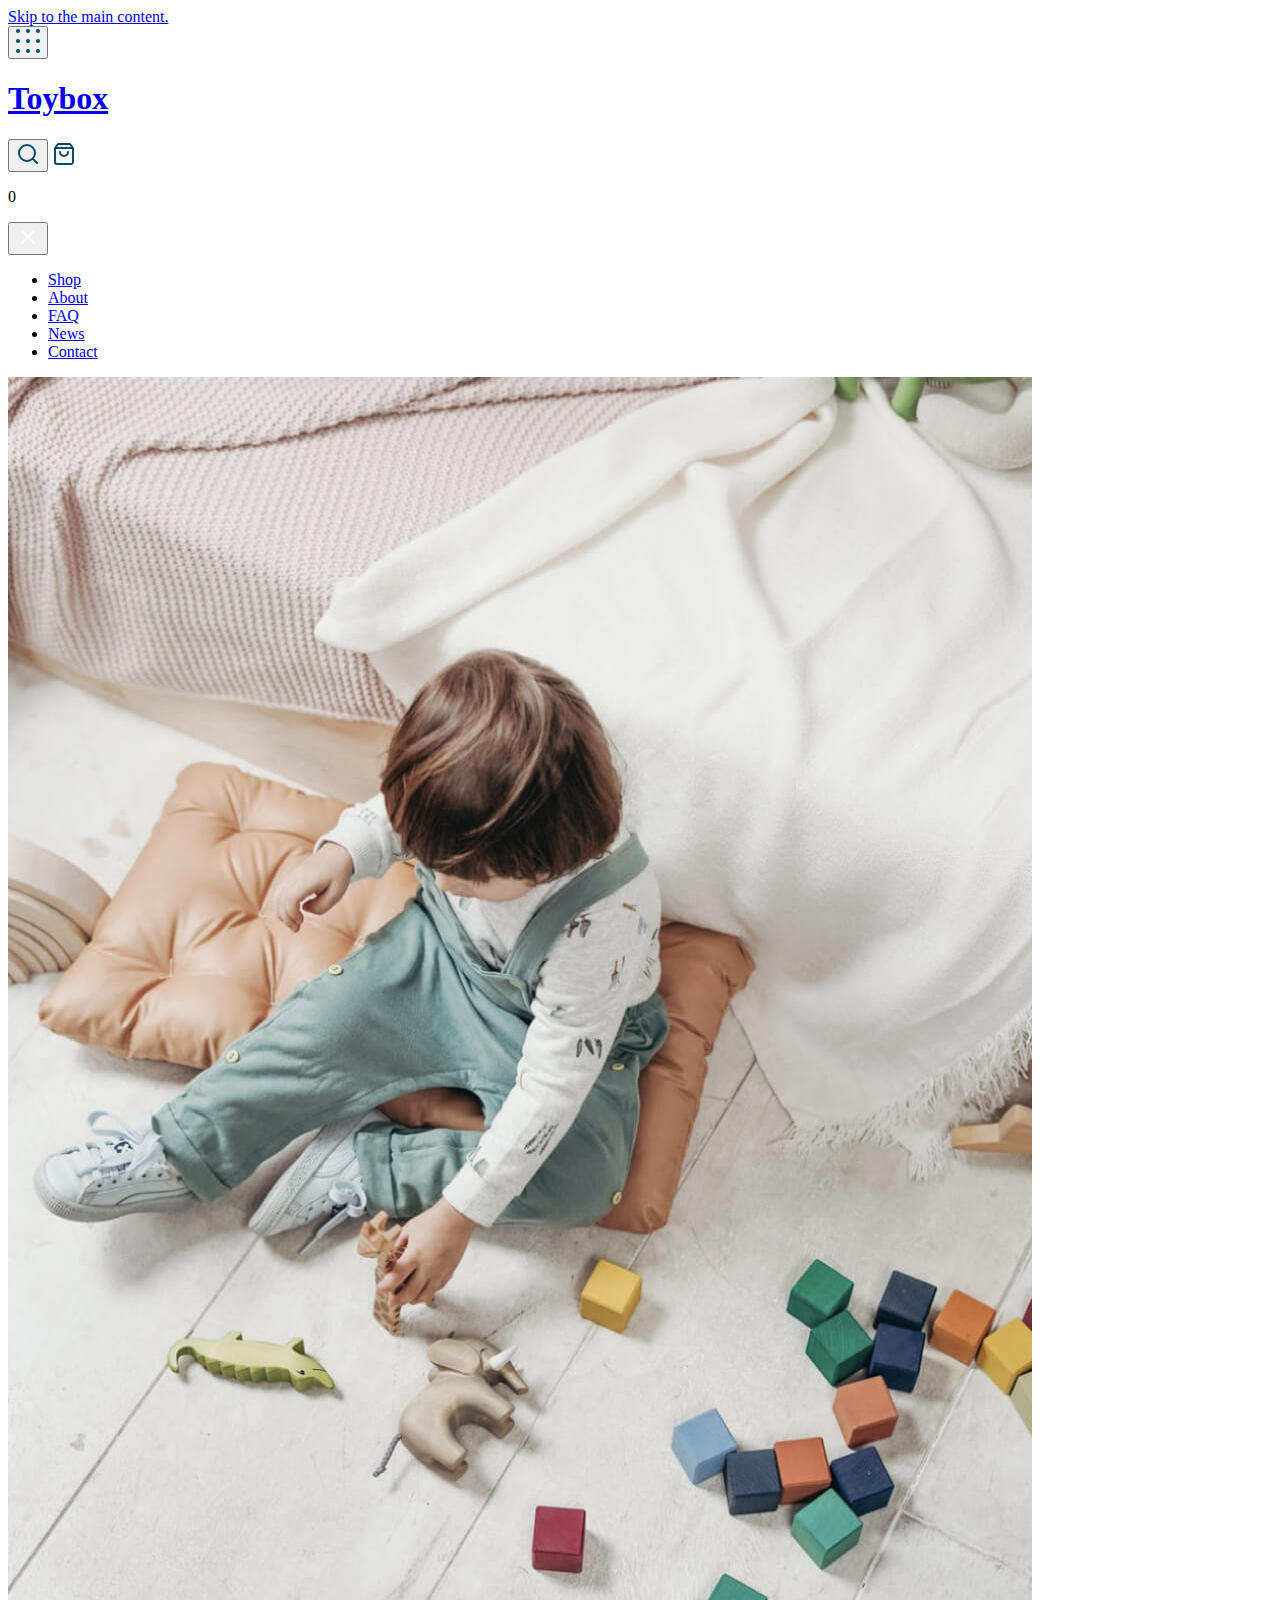
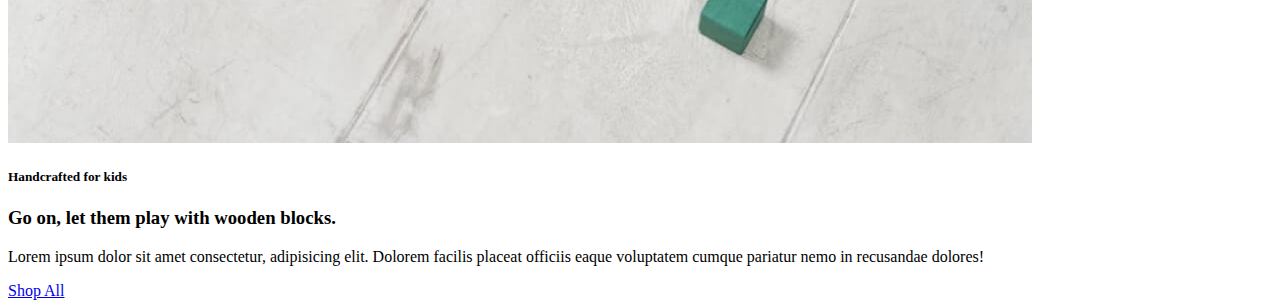
==== index.html @ 92043149 "Added markup for header of home page" ====
<!DOCTYPE html>
<html lang="en">
<head>
	<meta charset="UTF-8">
	<meta http-equiv="X-UA-Compatible" content="IE=edge">
	<meta name="viewport" content="width=device-width, initial-scale=1.0">
	<title>STARTER - Toybox Homepage</title>
</head>
<body>
	<a href="#mainContent" class="skipLink">Skip to the main content.</a>

	<nav class="navBar">
		<div class="wrapper">
			<button class="menuIcon">
				<img src="./assets/menu-button.svg" alt="open slide-out menu">
			</button>

			<a href="#" class="logo">
				<h1>Toybox</h1>
			</a>

			<div class="searchCart">
				<button class="menuIcon">
					<img src="./assets/search.svg" alt="search page" class="searchIcon">
				</button>

				<a href="#" class="bag">
					<img src="./assets/shop-bag.svg" alt="shopping bag" class="bagIcon">
				</a>

				<div class="counter">
					<p class="smallCopy">0</p>
				</div>
			</div><!-- END .searchCart-->
		</div><!-- END .wrapper -->

		<div class="slideOutNav">
			<button>
				<img src="./assets/menu-close.svg" alt="close slide out navigation">
			</button>

			<nav>
				<ul class="mainMenu">
					<li><a href="#">Shop</a></li>
					<li><a href="#">About</a></li>
					<li><a href="#">FAQ</a></li>
					<li><a href="#">News</a></li>
					<li><a href="./contact.html">Contact</a></li>
				</ul>
			</nav>
		</div><!-- END .slideOutNav -->
	</nav><!-- END .navBar -->

	<header>
		<div class="wrapper headerImgContainer">
			<img src="./assets/header-image.jpg" alt="A child sitting on wooden floors playing with wood blocks, in overalls.">
		</div>

		<div class="wrapper headerContentContainer">
			<h5>Handcrafted for kids</h5>
			<h3>Go on, let them play with wooden blocks.</h3>
			<p>Lorem ipsum dolor sit amet consectetur, adipisicing elit. Dolorem facilis placeat officiis eaque voluptatem cumque pariatur nemo in recusandae dolores!</p>
			<a href="#" class="button">Shop All</a>
		</div>
	</header>

	<main id="mainContent">

	</main>
    
</body>
</html>
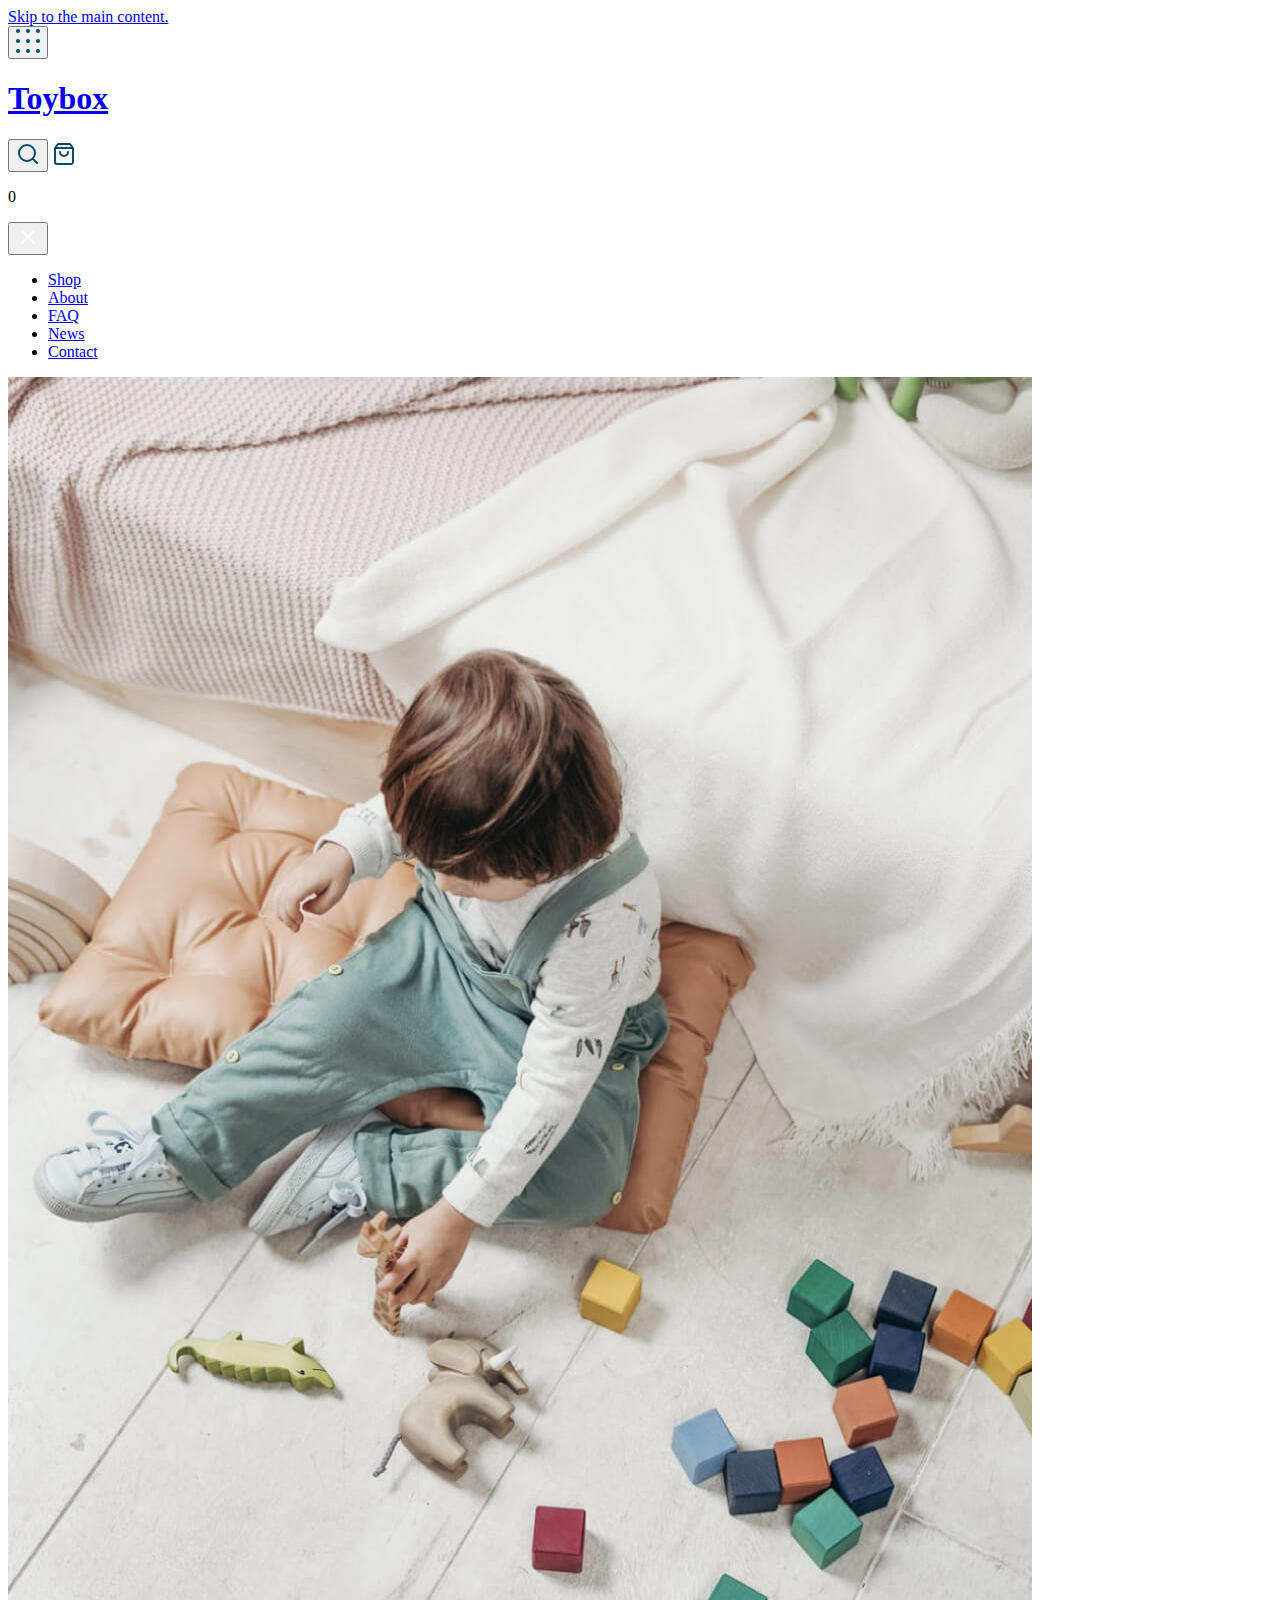
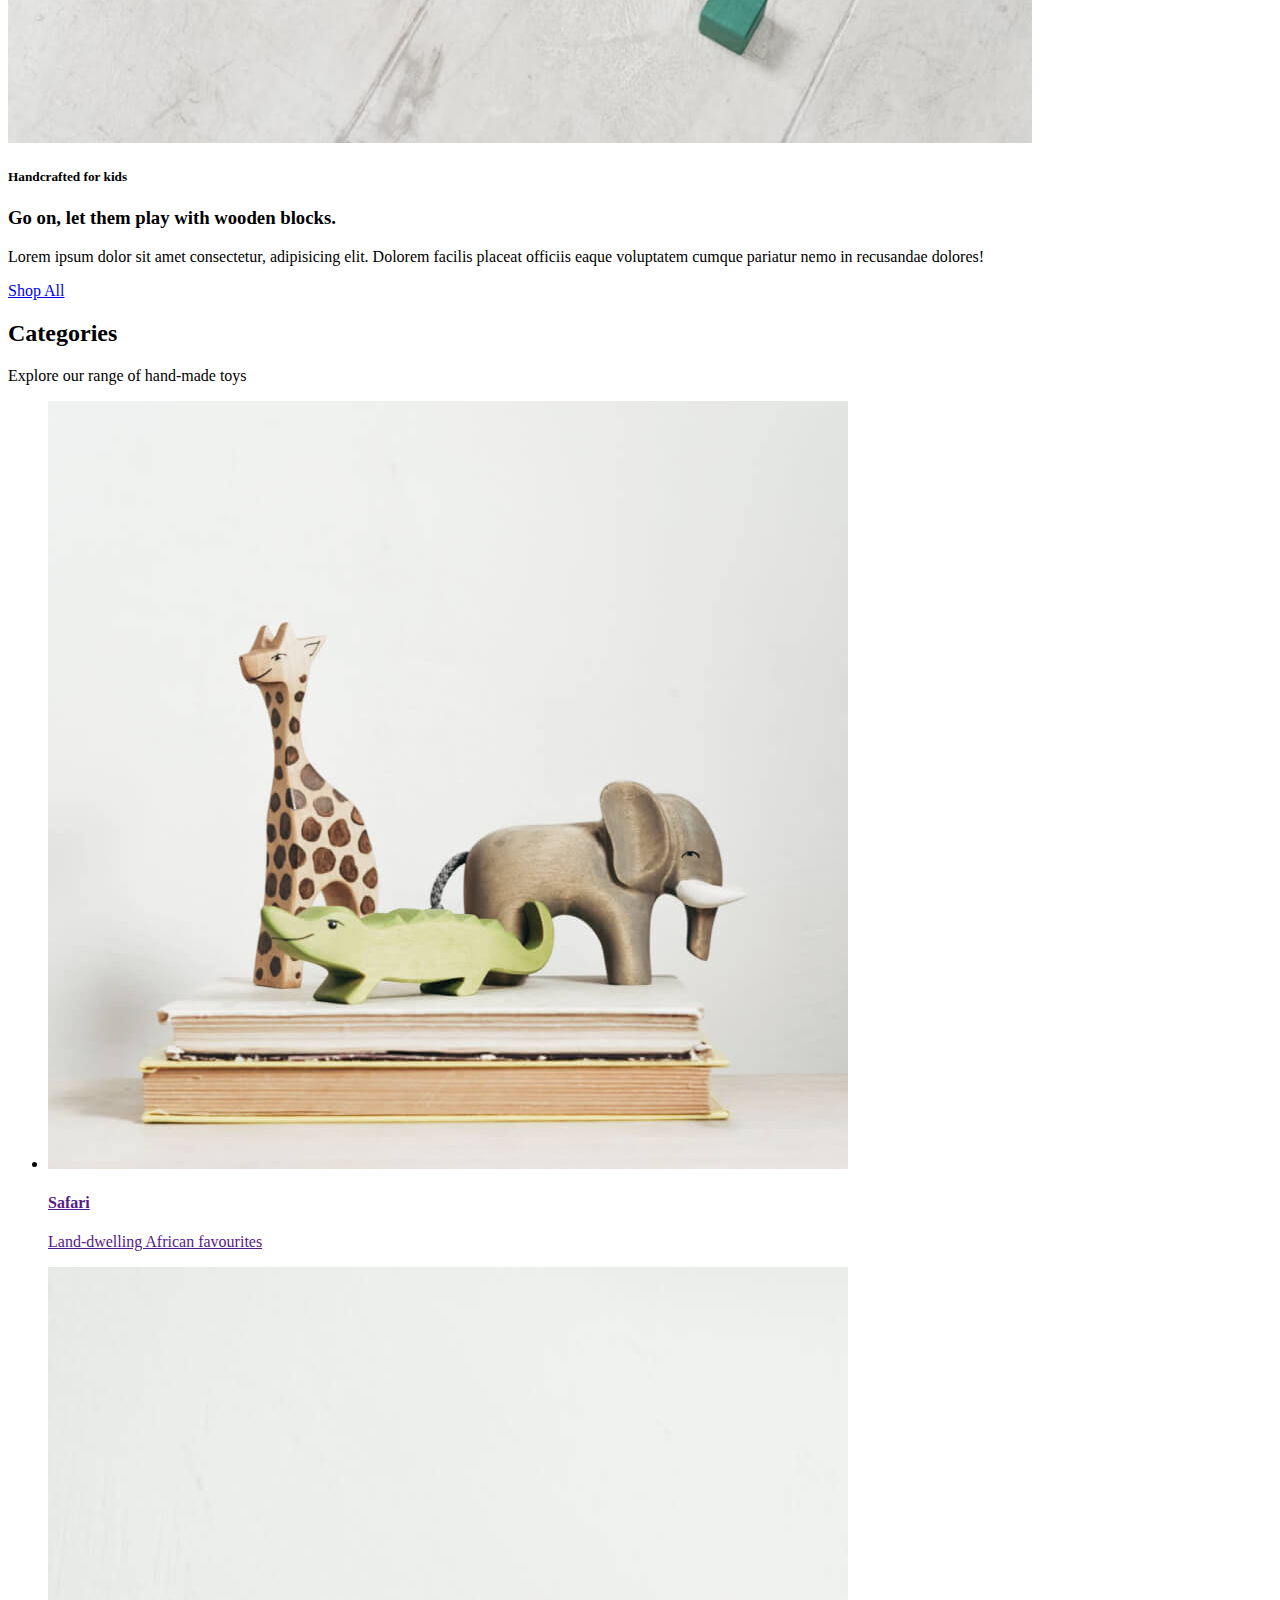
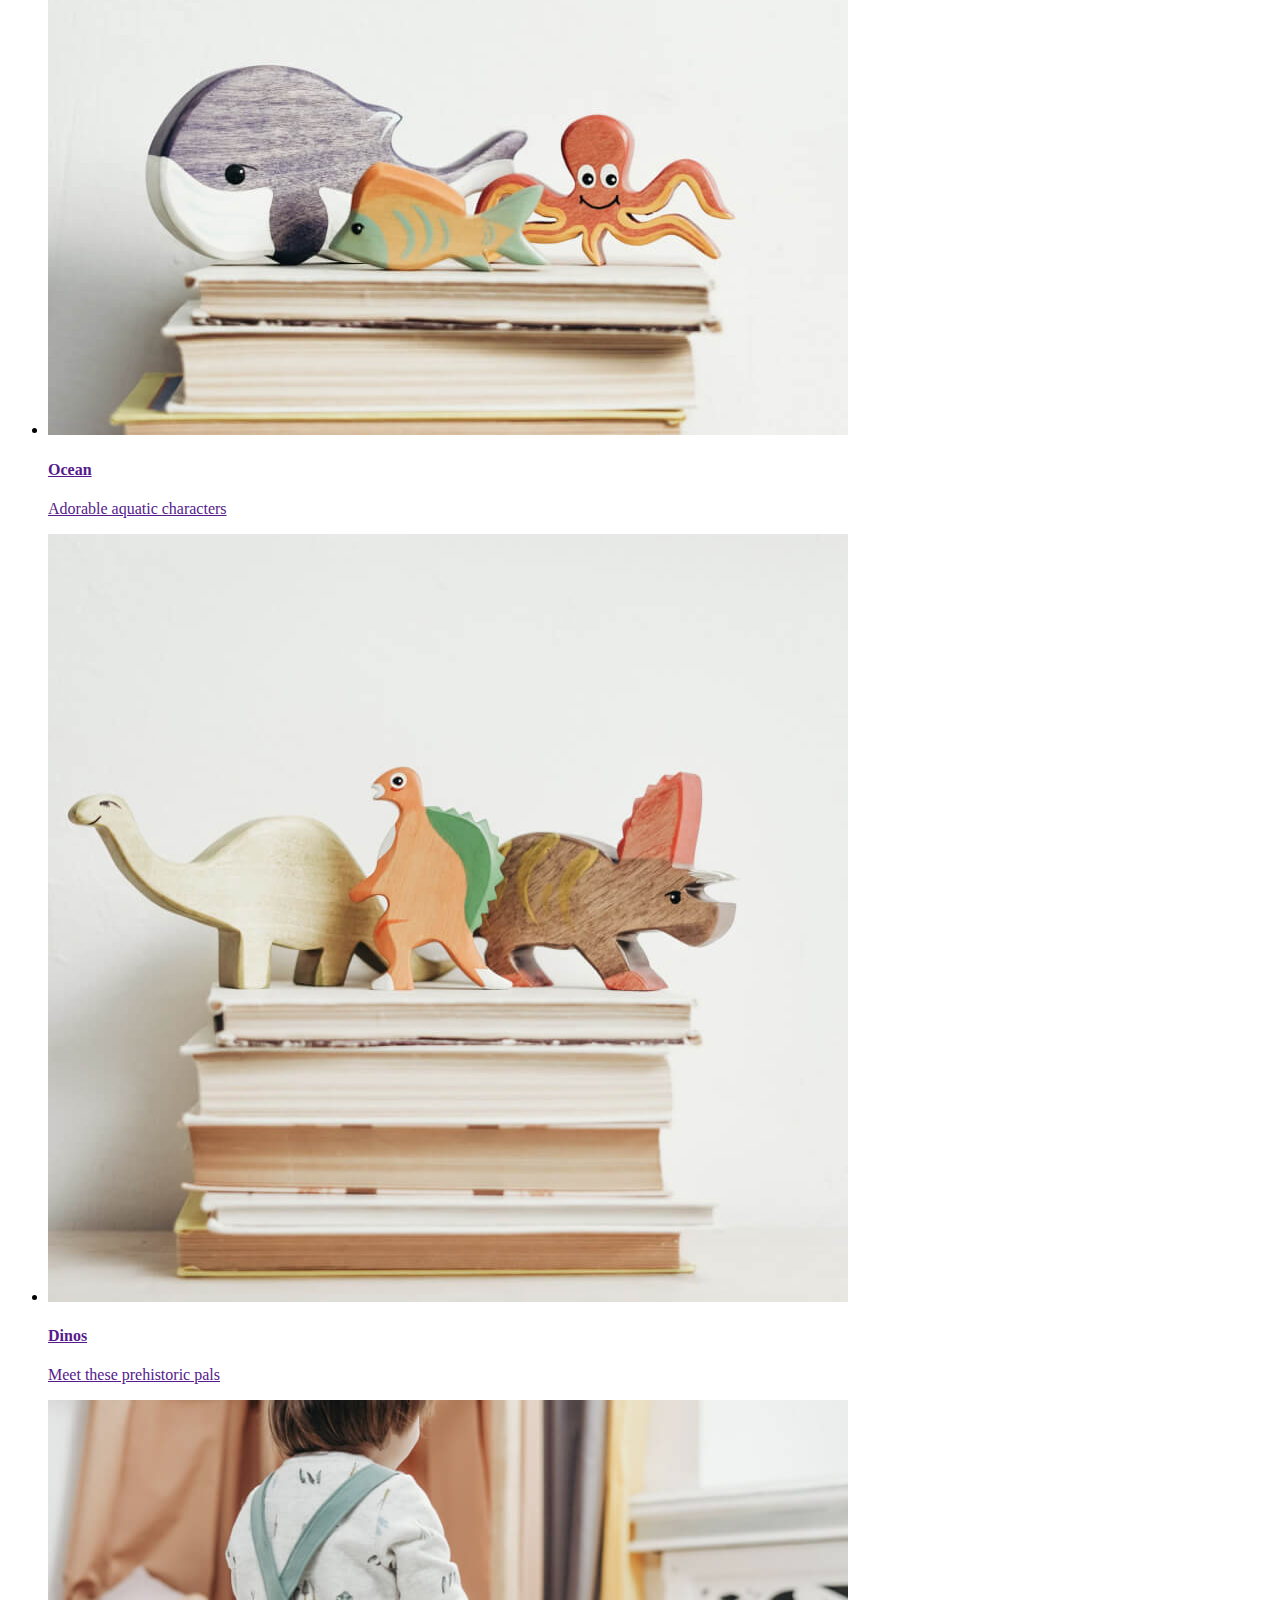
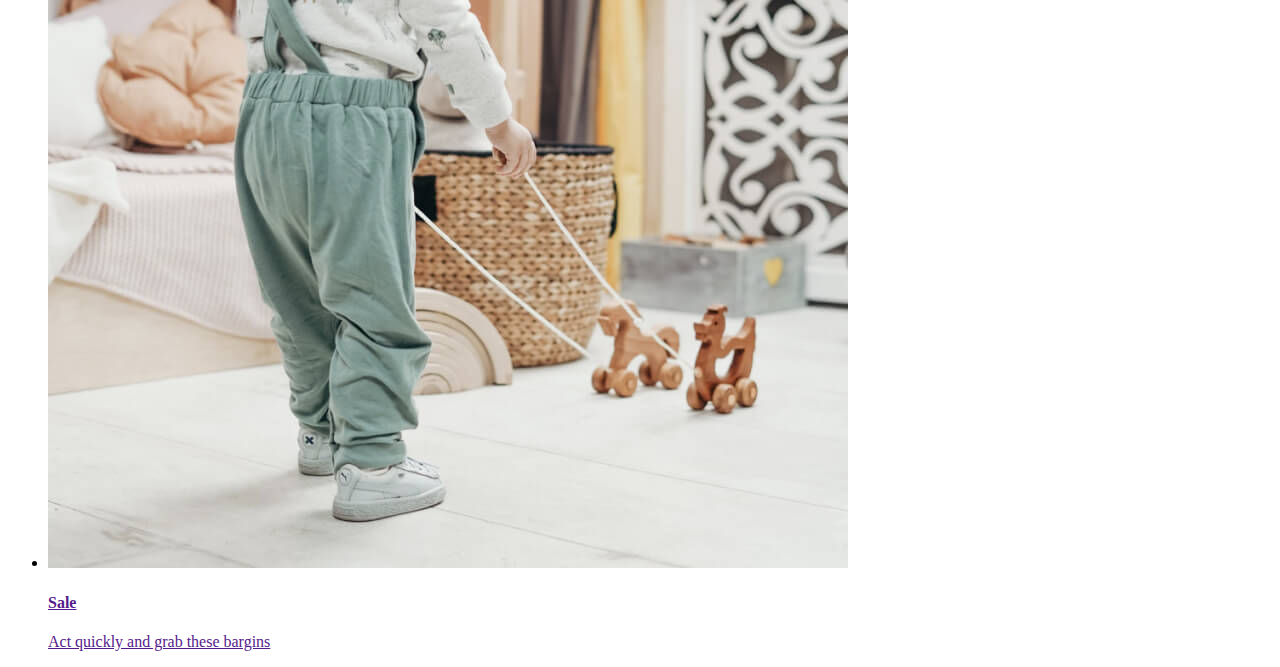
==== commit 9c420c8b: "Added categories section markup to home page" ====
--- a/index.html
+++ b/index.html
@@ -65,7 +65,47 @@
 	</header>
 
 	<main id="mainContent">
+		<section class="categories" id="categories">
+			<div class="wrapper">
+				<h2>Categories</h2>
+				<p>Explore our range of hand-made toys</p>
 
+				<ul class="categoryGallery">
+					<li class="item item1">
+						<a href="">
+							<img src="./assets/safari-trio.jpg" alt="Wooden giraffe, elephant, and aligator.">
+							<h4>Safari</h4>
+							<p>Land-dwelling African favourites</p>
+						</a>
+					</li>
+					<li class="item item2">
+						<a href="">
+							<img src="./assets/ocean-trio.jpg" alt="Wooden octopus, fish and whale.">
+							<h4>Ocean</h4>
+							<p>Adorable aquatic characters</p>
+						</a>
+					</li>
+					<li class="item item3">
+						<a href="">
+							<img src="./assets/dino-trio.jpg" alt="Group of 3 wooden dinosaurs.">
+							<h4>Dinos</h4>
+							<p>Meet these prehistoric pals</p>
+						</a>
+					</li>
+					<li class="item item4">
+						<a href="">
+							<img src="./assets/sale.jpg" alt="Child pulling 2 small wooden rocking horses">
+							<h4>Sale</h4>
+							<p>Act quickly and grab these bargins</p>
+						</a>
+					</li>
+				</ul>
+			</div>
+		</section><!-- END .categories -->
+
+		<section class="play" id="play">
+
+		</section><!-- END .play -->
 	</main>
     
 </body>
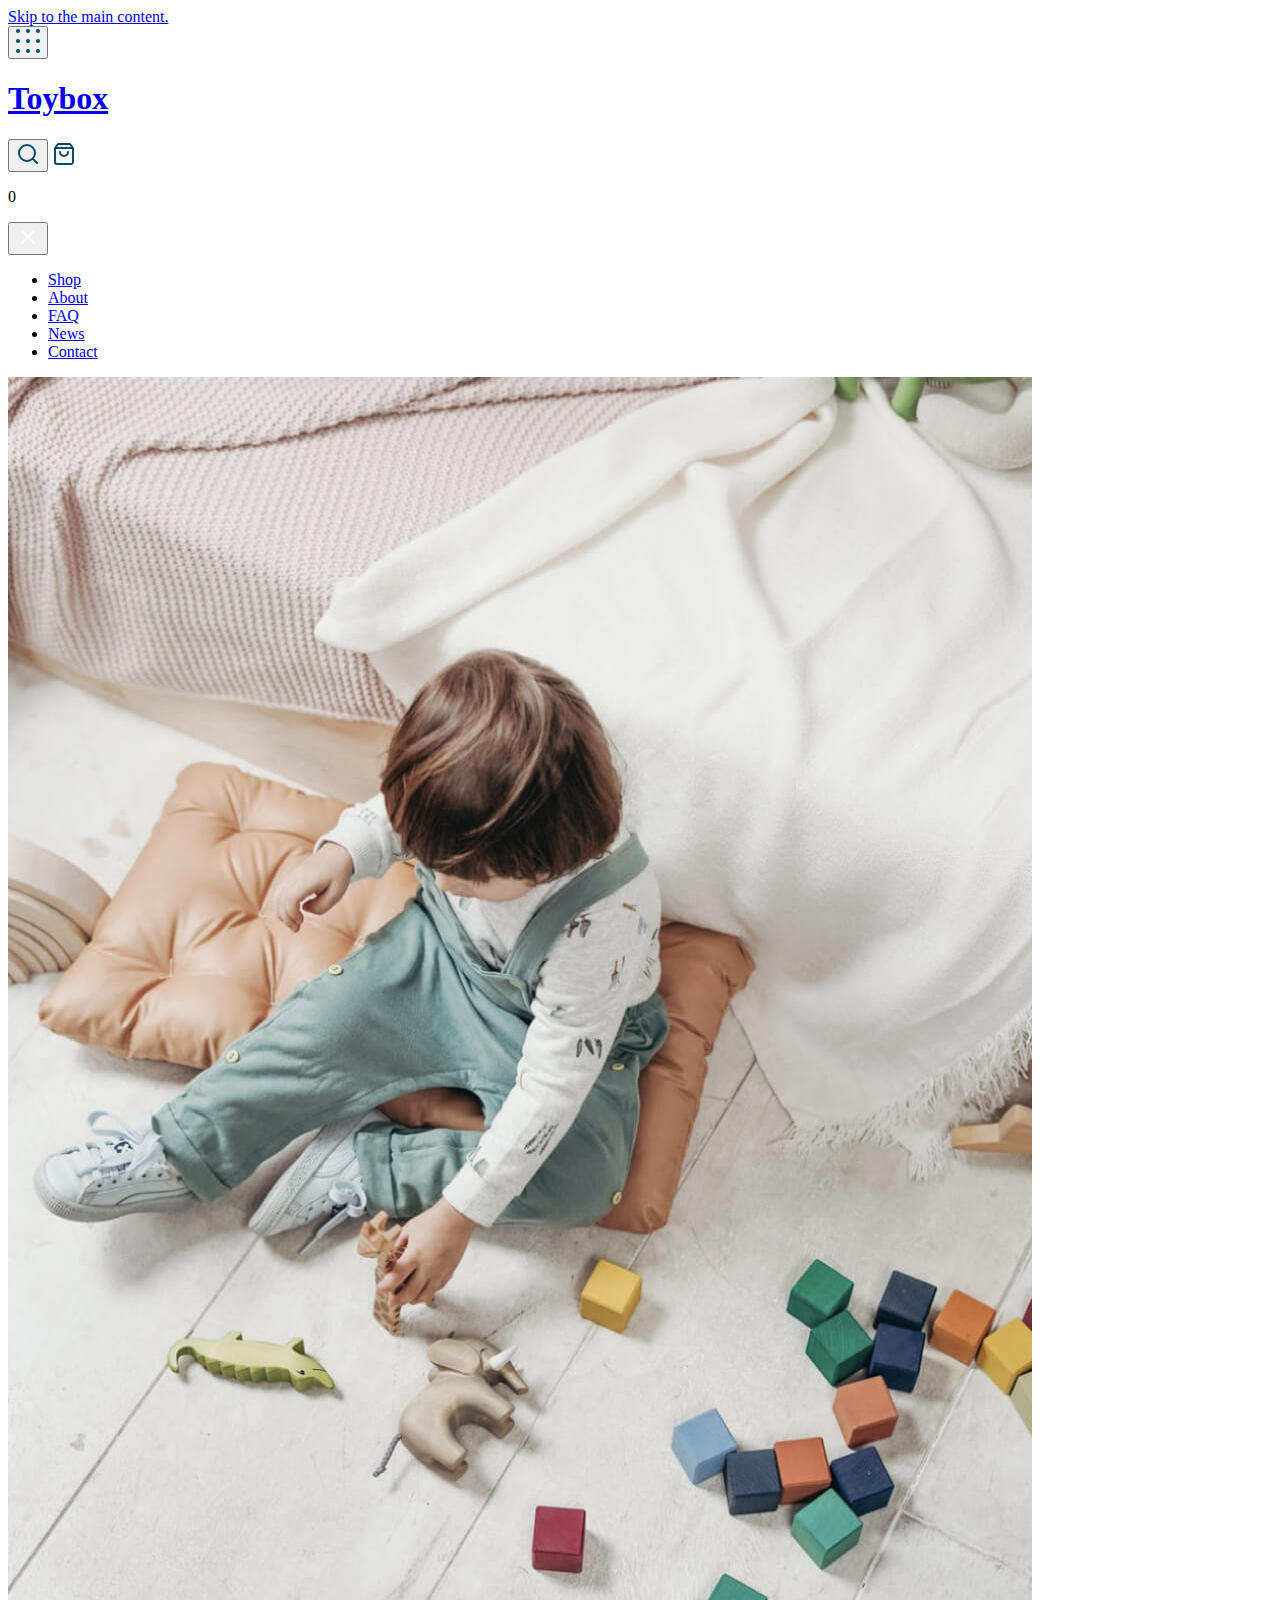
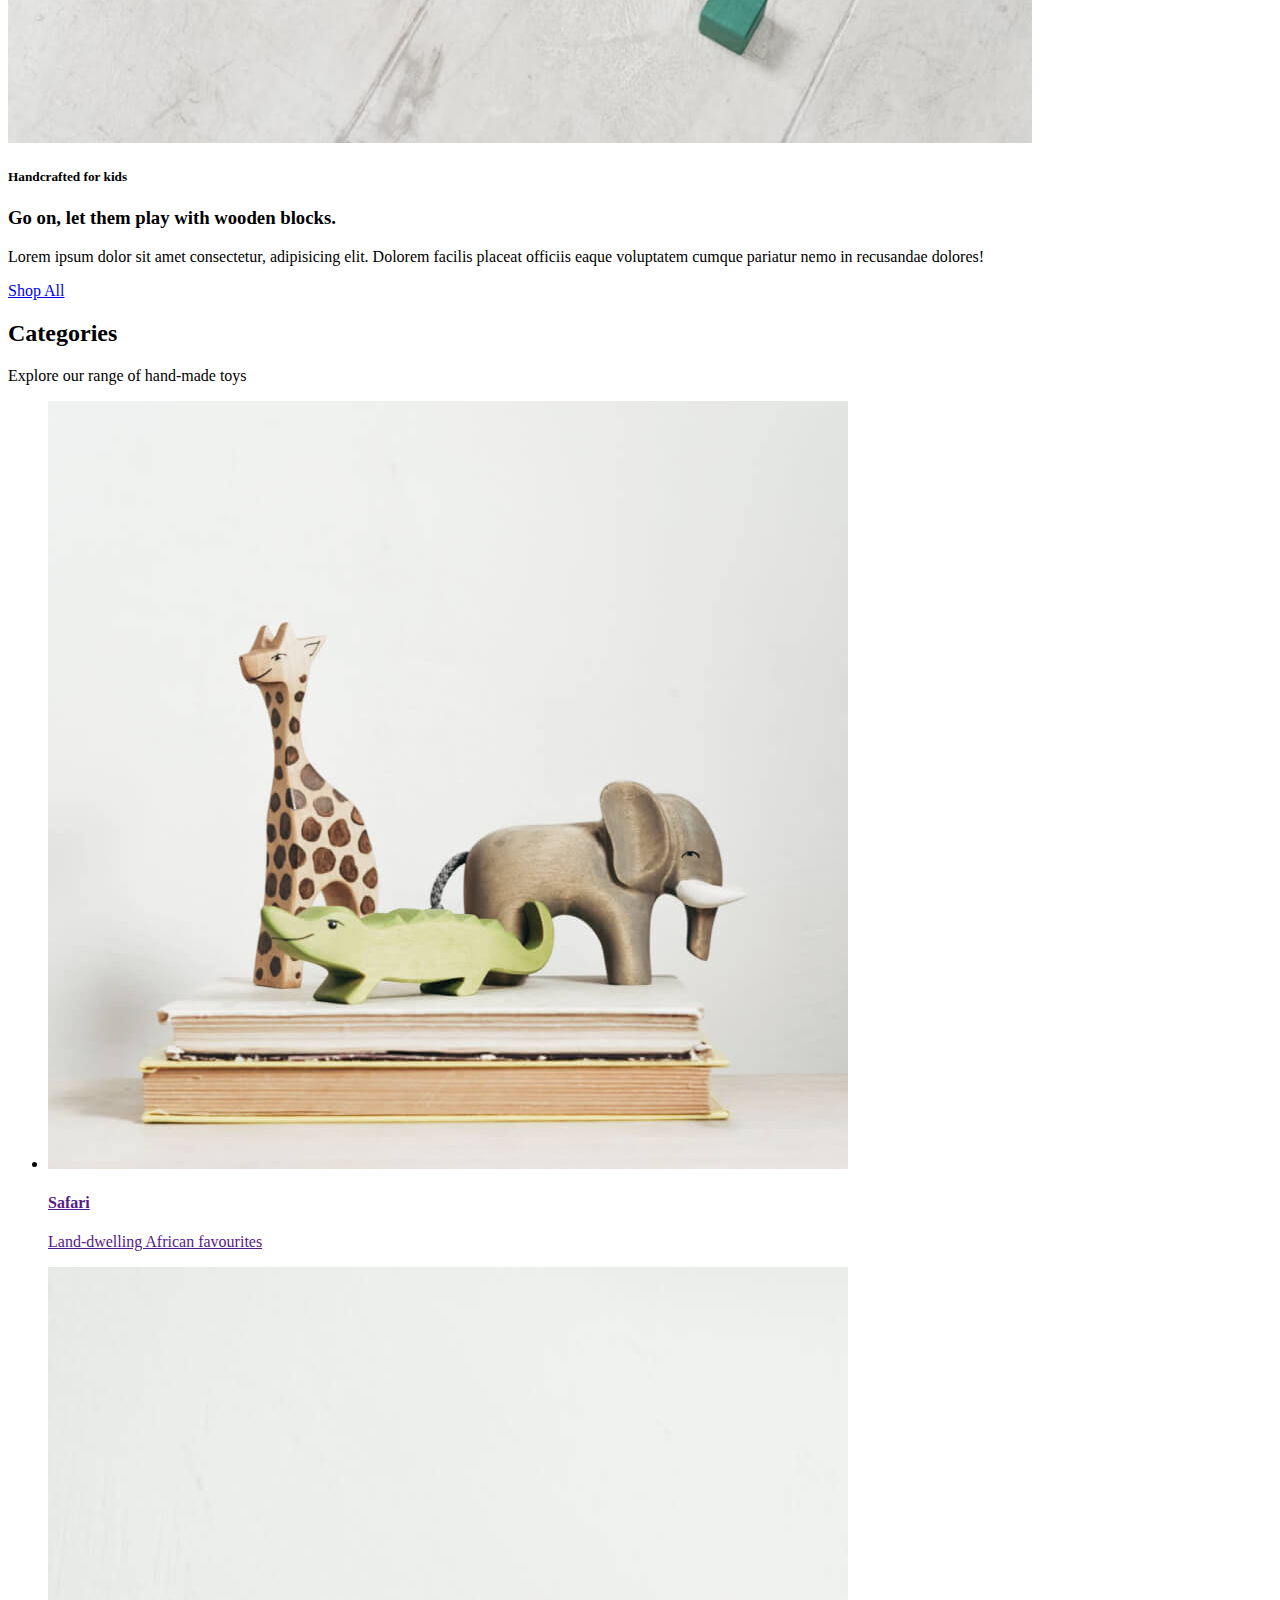
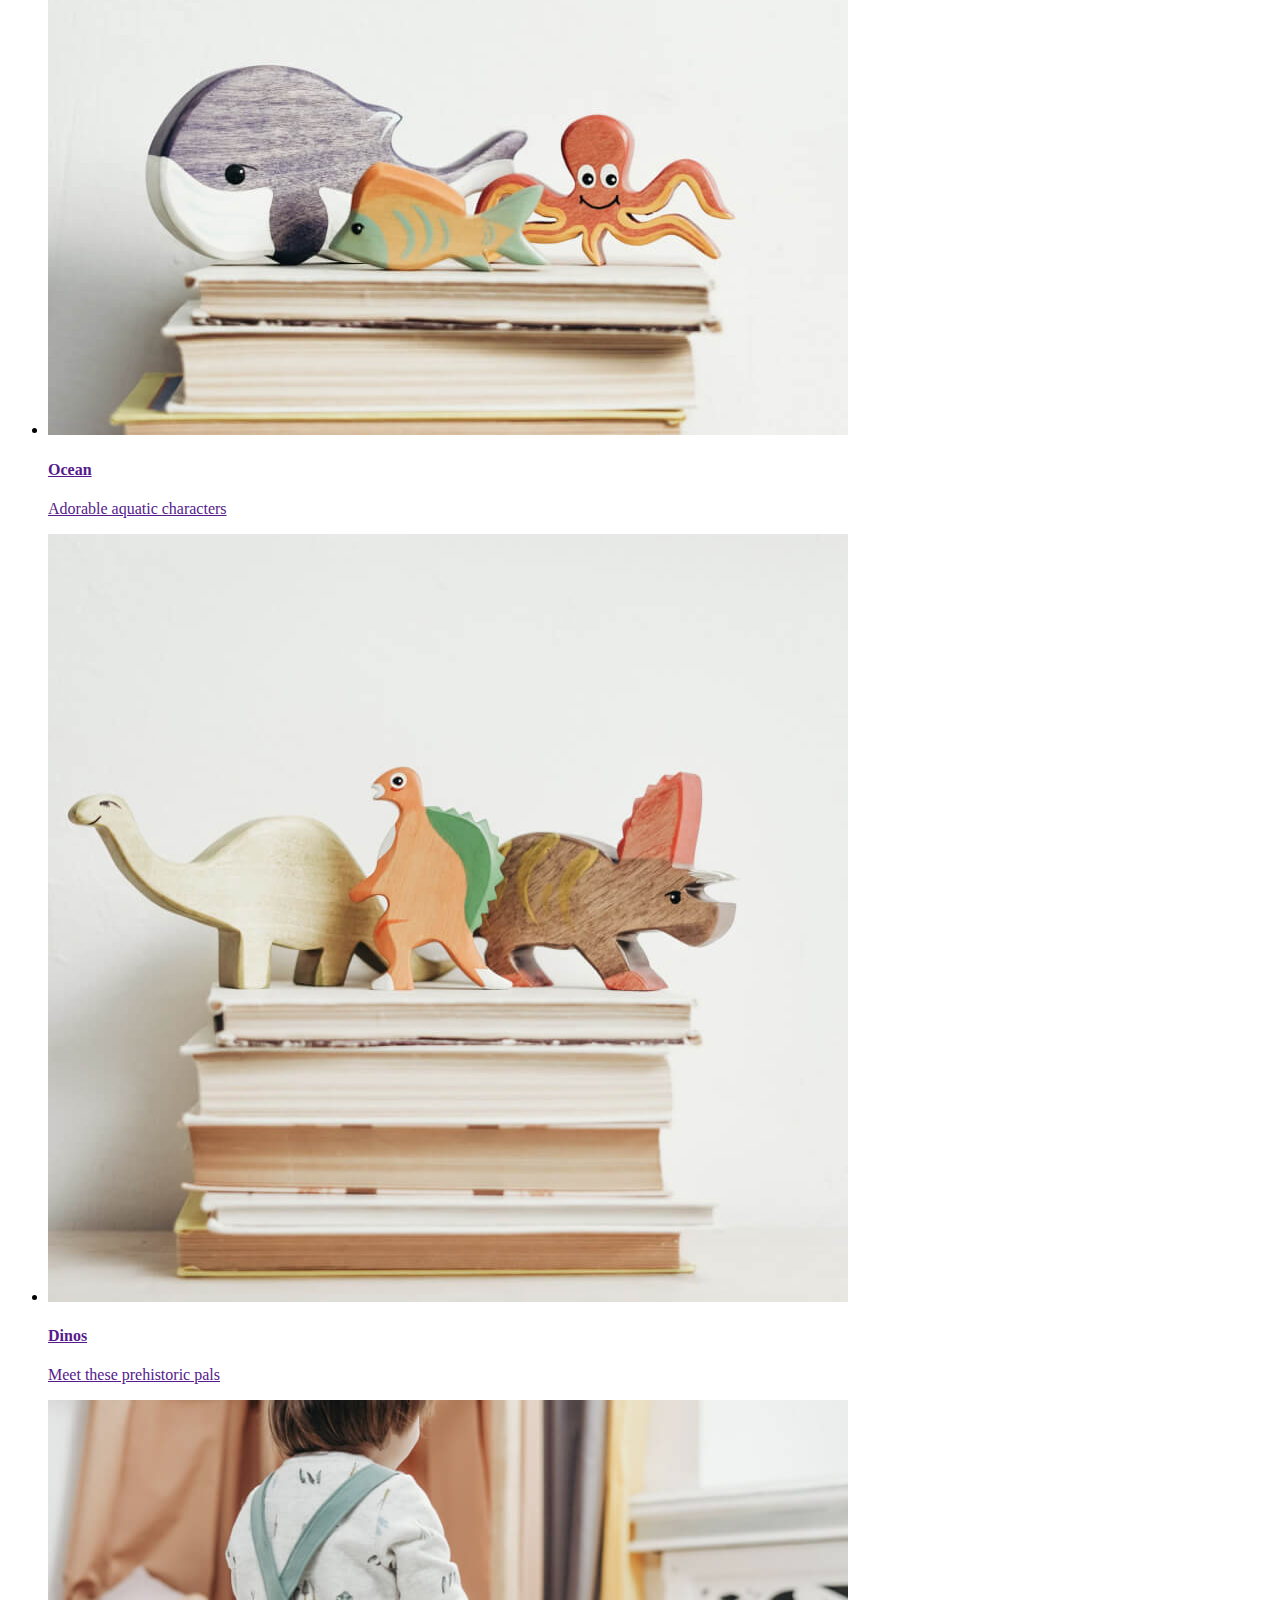
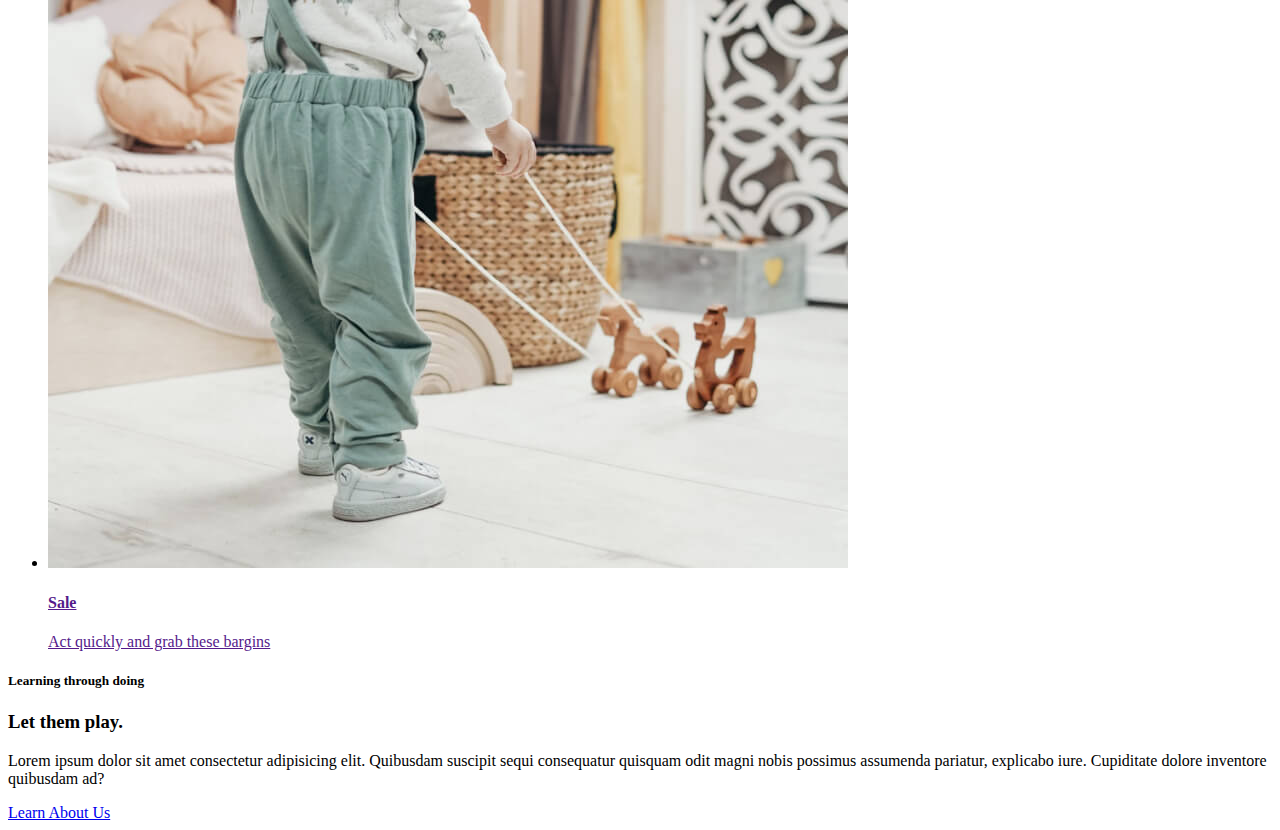
==== commit 8889e144: "Added play section markup in home page" ====
--- a/index.html
+++ b/index.html
@@ -104,7 +104,12 @@
 		</section><!-- END .categories -->
 
 		<section class="play" id="play">
-
+			<div class="wrapper playContainer">
+				<h5>Learning through doing</h5>
+				<h3>Let them play.</h3>
+				<p>Lorem ipsum dolor sit amet consectetur adipisicing elit. Quibusdam suscipit sequi consequatur quisquam odit magni nobis possimus assumenda pariatur, explicabo iure. Cupiditate dolore inventore quibusdam ad?</p>
+				<a href="#">Learn About Us</a>
+			</div>
 		</section><!-- END .play -->
 	</main>
     
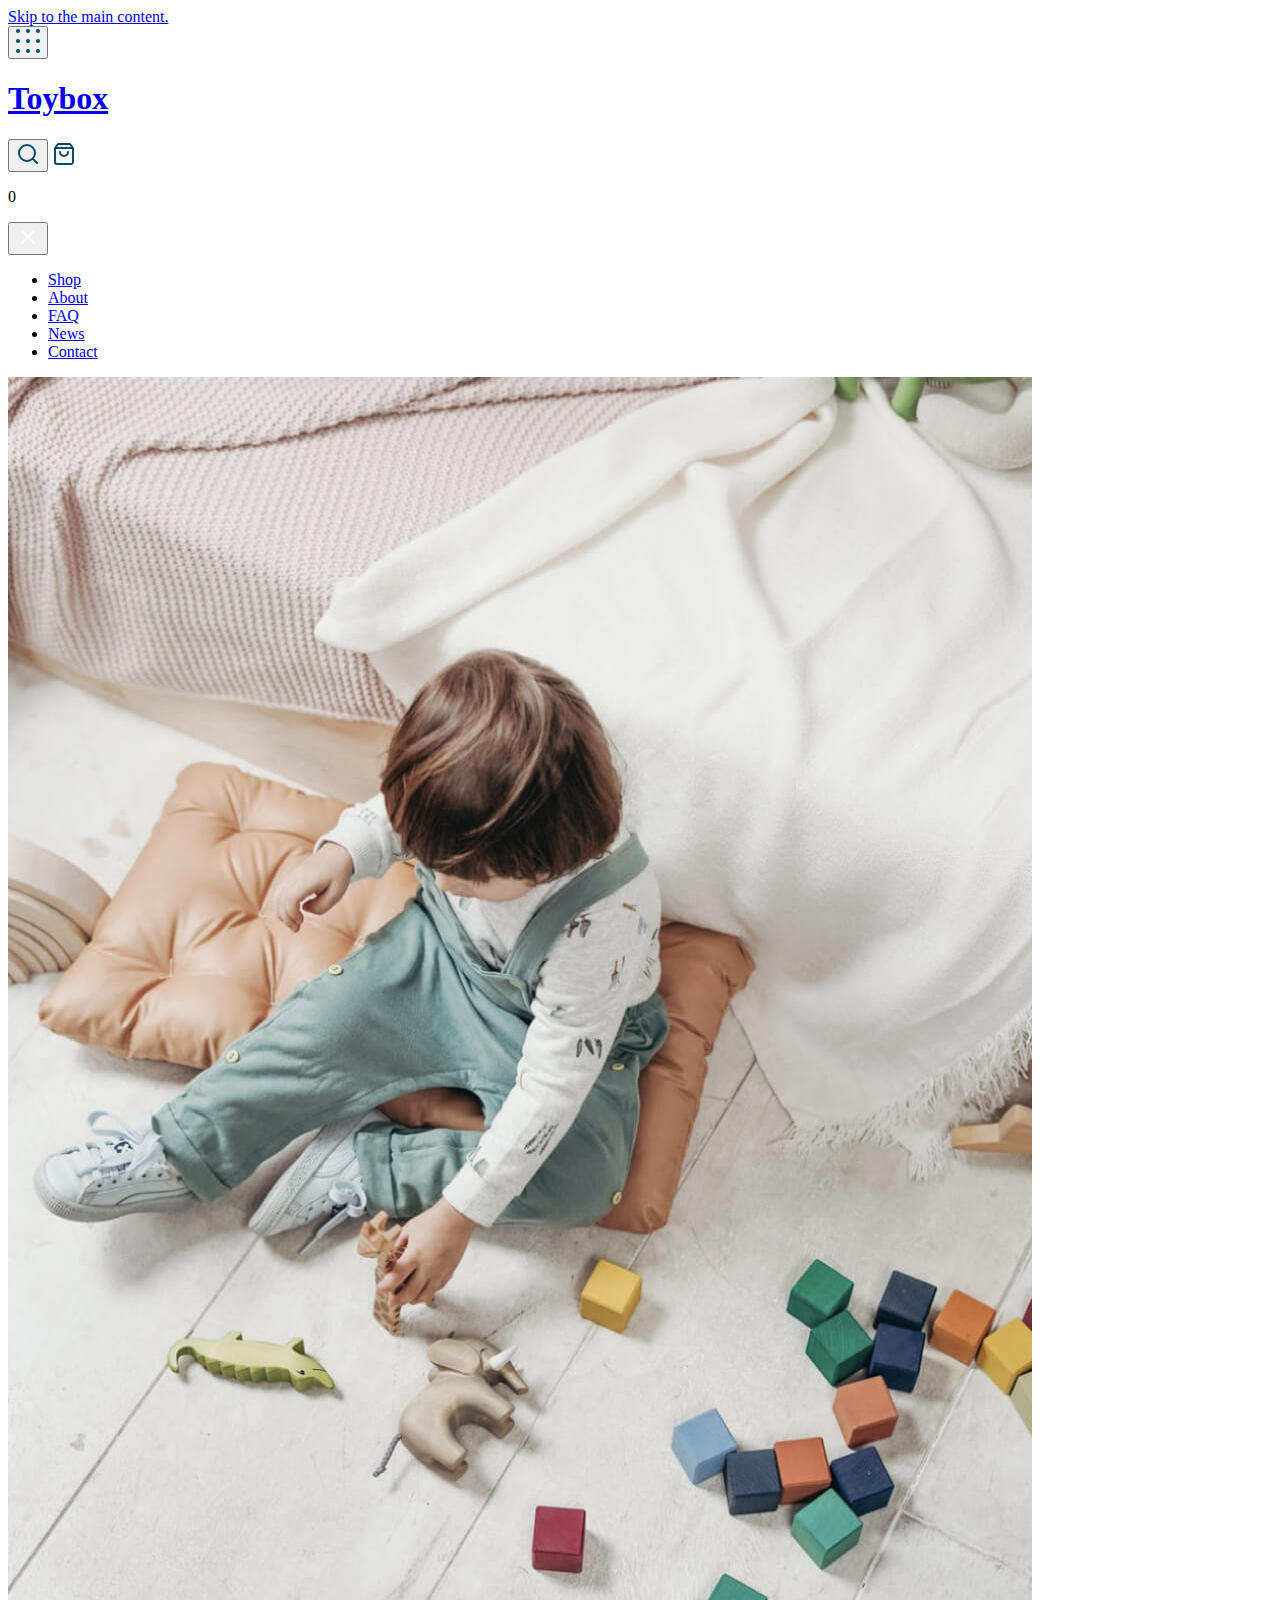
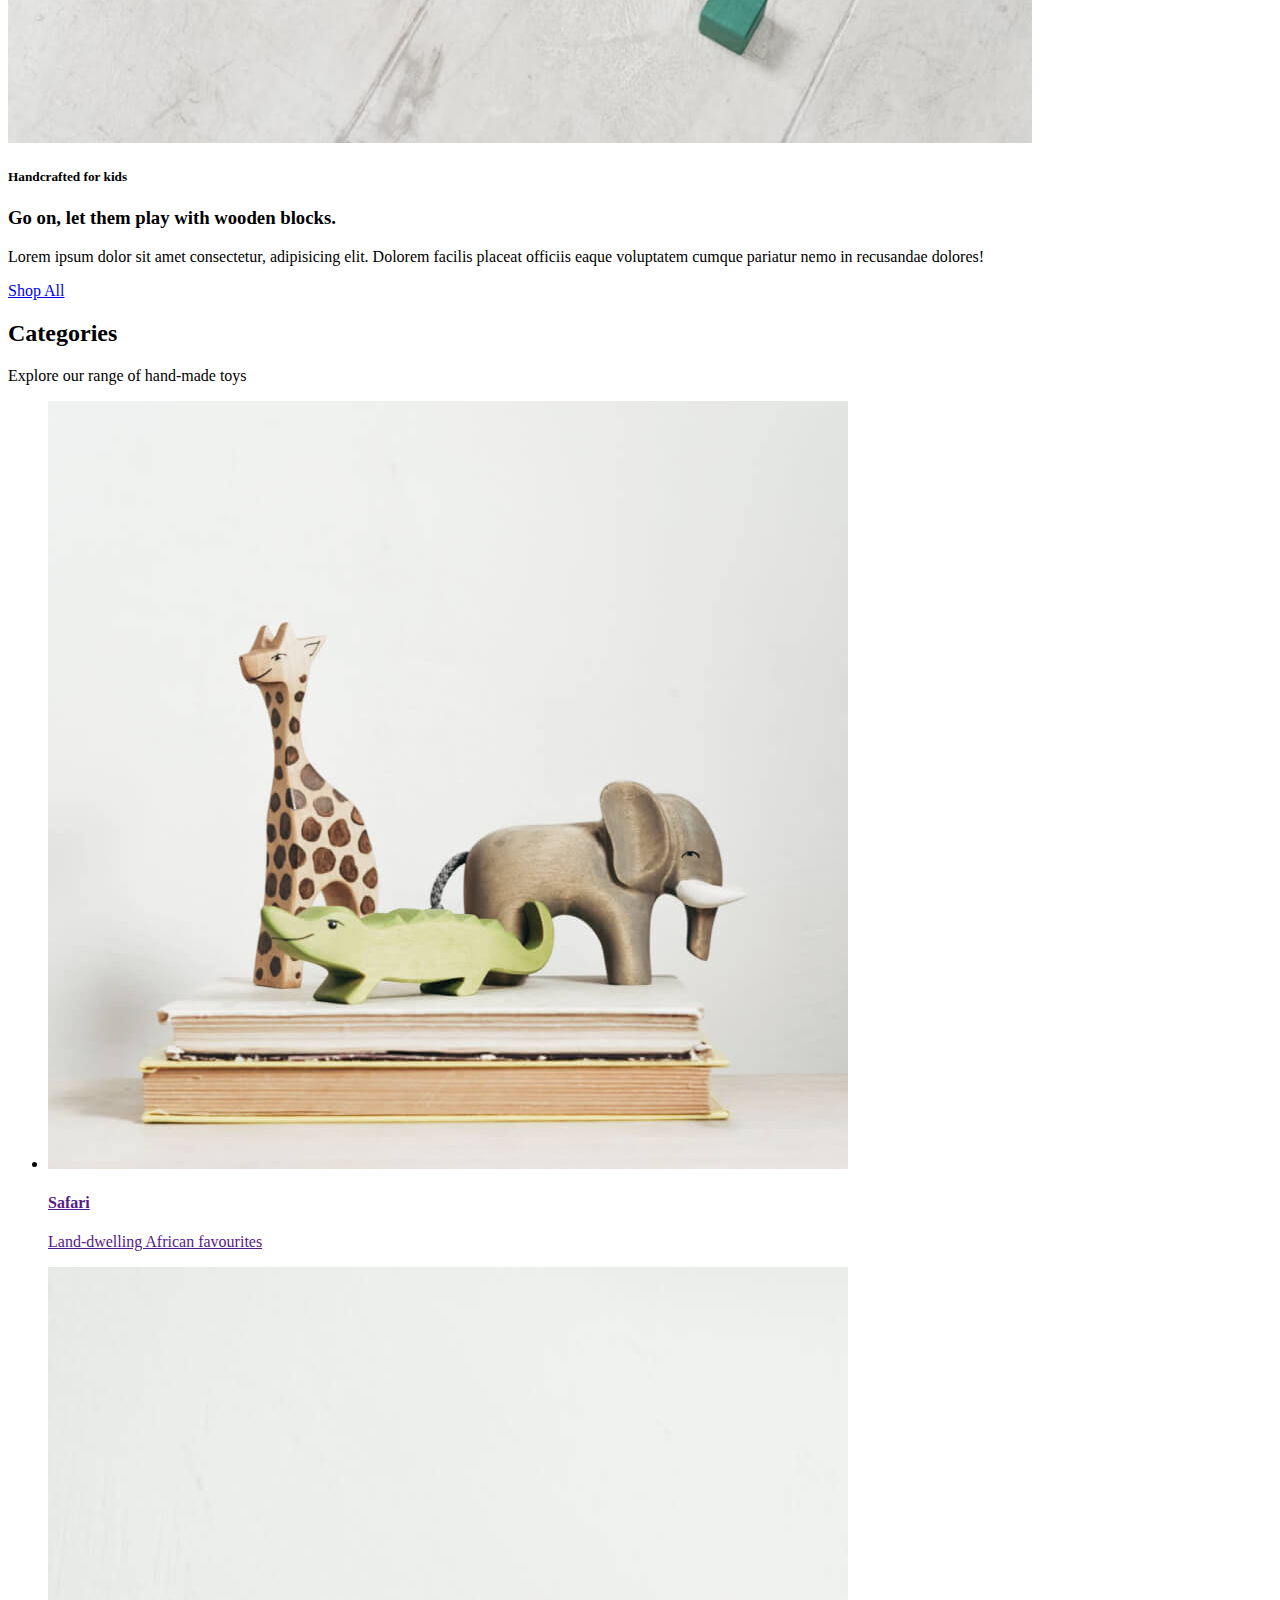
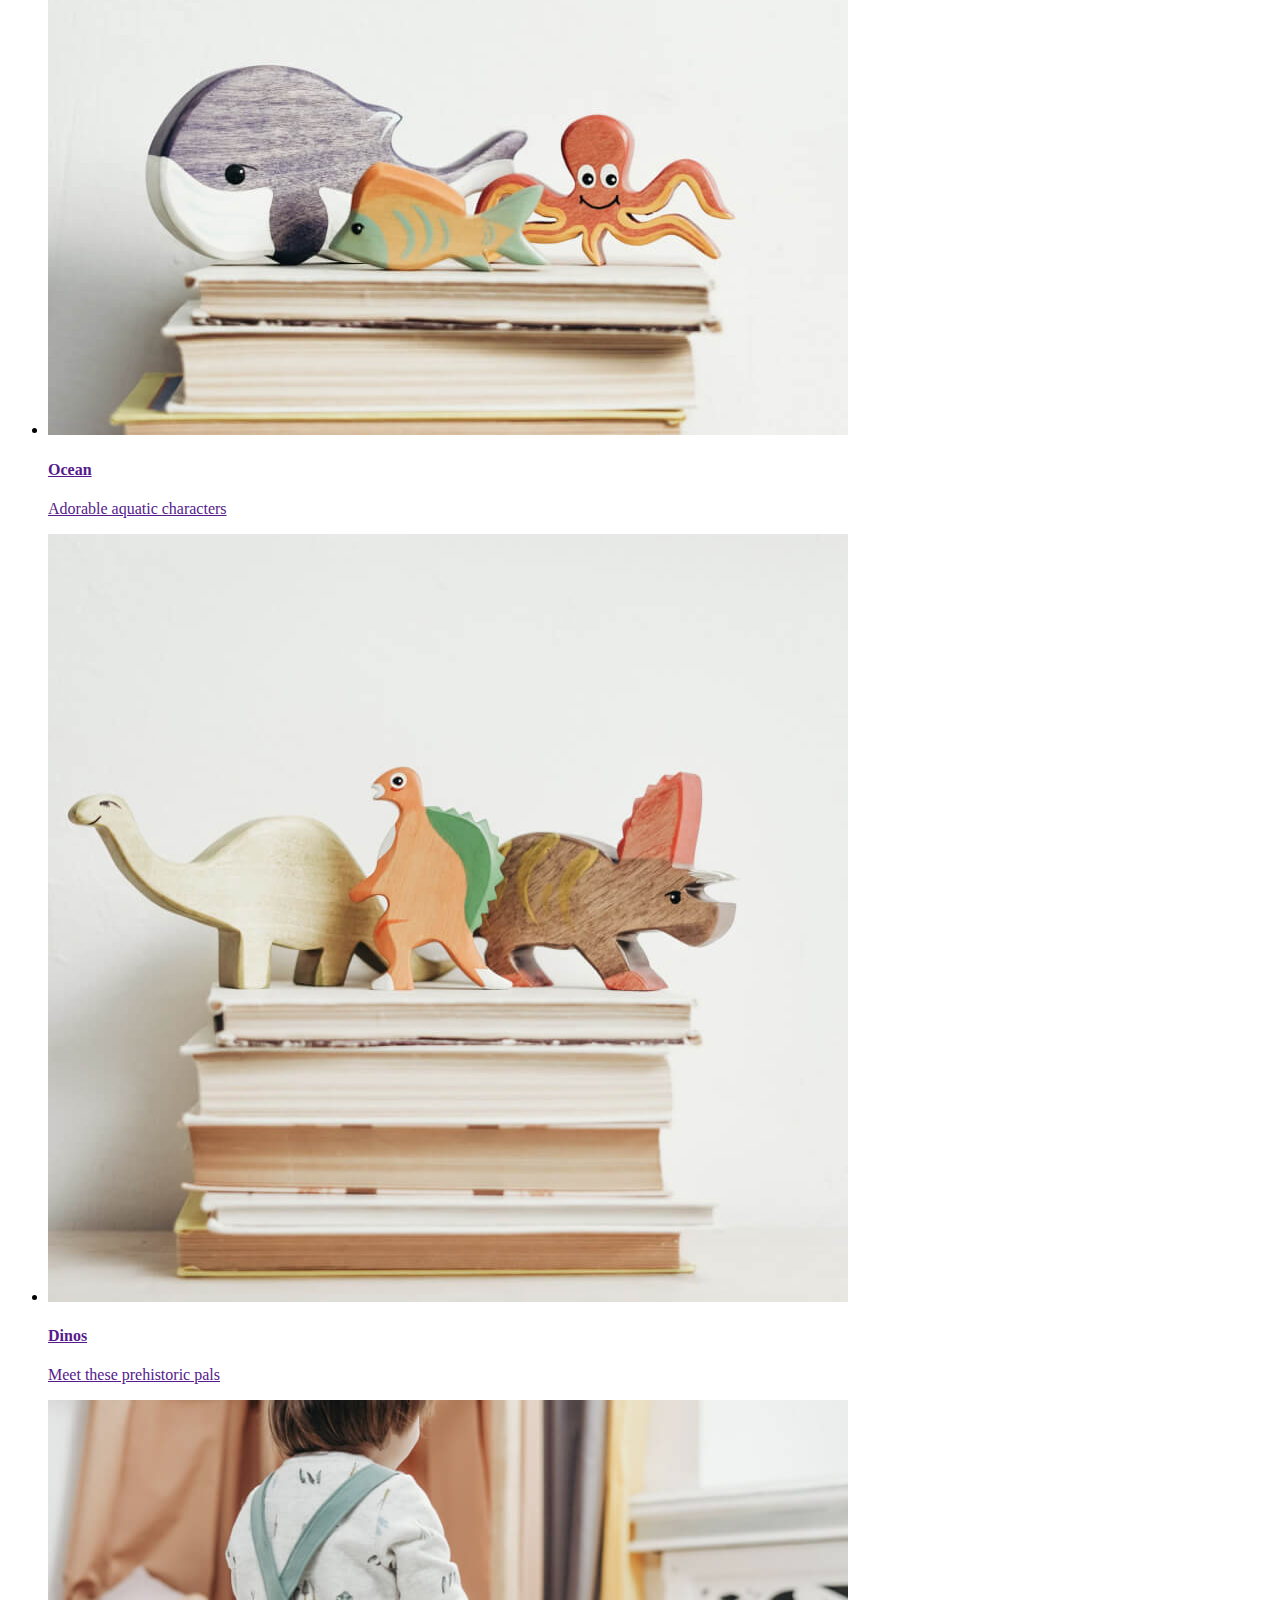
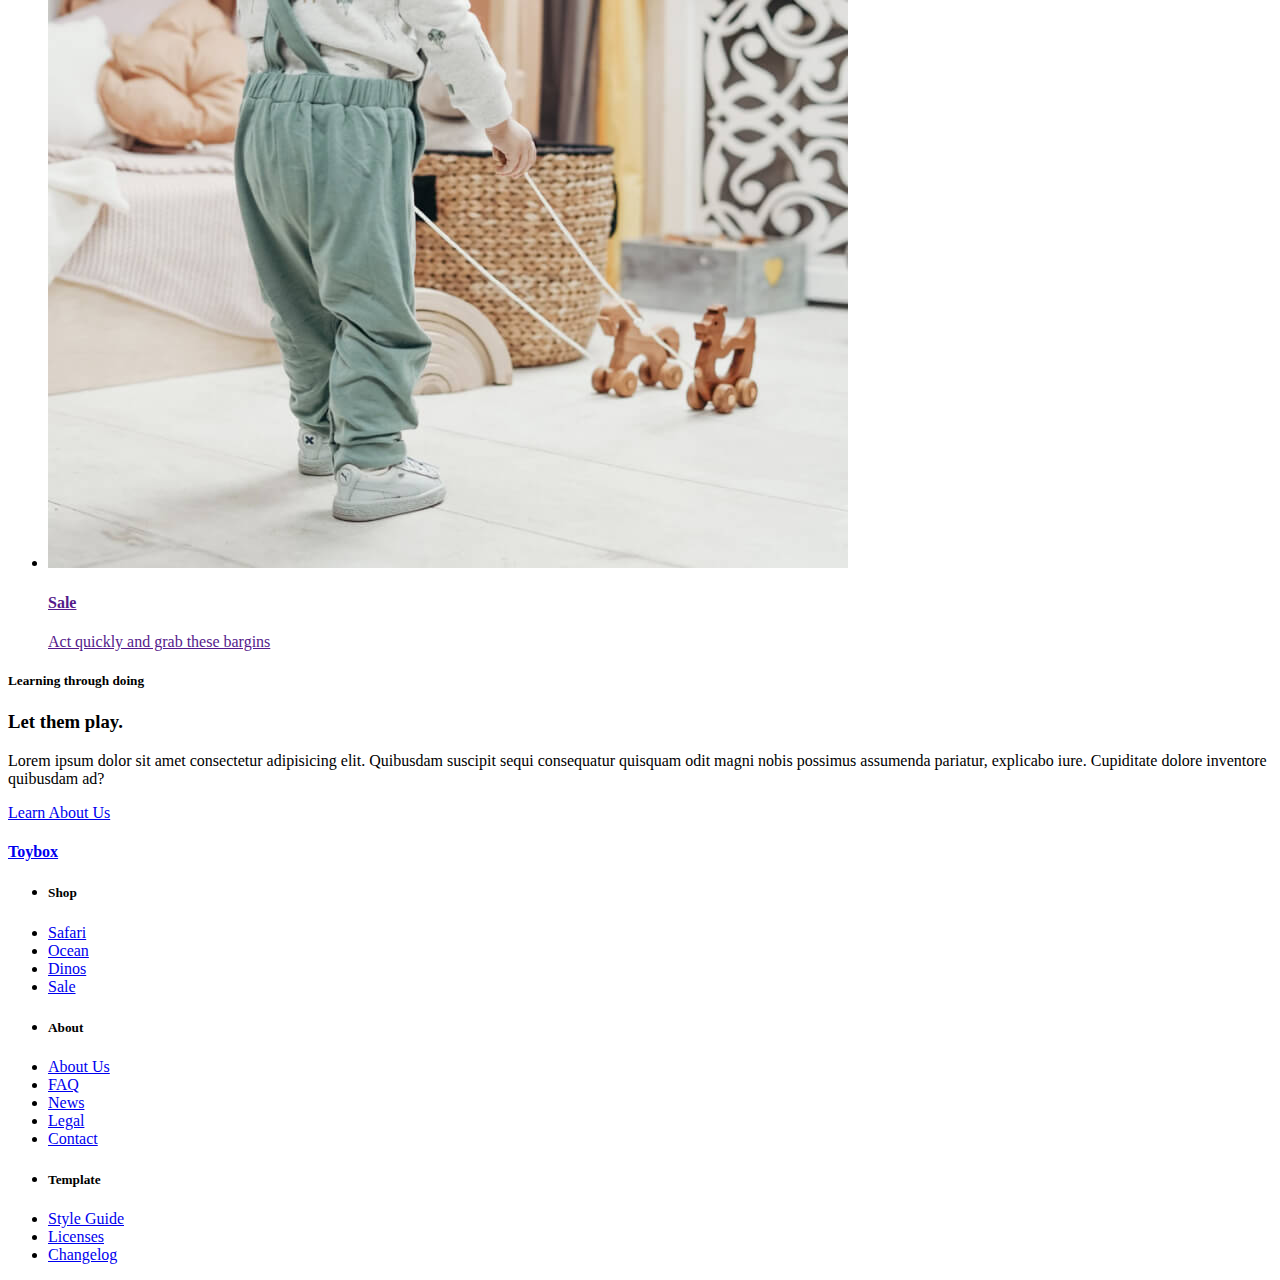
==== commit fa85efa5: "Added footer markup, finished home page markup" ====
--- a/index.html
+++ b/index.html
@@ -113,5 +113,40 @@
 		</section><!-- END .play -->
 	</main>
     
+	<footer>
+		<div class="wrapper">
+			<div class="footerFlexContainer">
+				<a href="./index.html">
+					<h4>Toybox</h4>
+				</a>
+
+				<nav class="footerNav">
+					<ul class="footerShop">
+						<li><h5>Shop</h5></li>
+						<li><a href="#">Safari</a></li>
+						<li><a href="#">Ocean</a></li>
+						<li><a href="#">Dinos</a></li>
+						<li><a href="#">Sale</a></li>
+					</ul><!-- END .footerShop -->
+
+					<ul class="footerAbout">
+						<li><h5>About</h5></li>
+						<li><a href="#">About Us</a></li>
+						<li><a href="#">FAQ</a></li>
+						<li><a href="#">News</a></li>
+						<li><a href="#">Legal</a></li>
+						<li><a href="./contact.html">Contact</a></li>
+					</ul><!-- END .footerAbout -->
+
+					<ul class="footerTemp">
+						<li><h5>Template</h5></li>
+						<li><a href="#">Style Guide</a></li>
+						<li><a href="#">Licenses</a></li>
+						<li><a href="#">Changelog</a></li>
+					</ul><!-- END .footerTemp -->
+				</nav>
+			</div><!-- END .footerFlexContainer -->
+		</div><!-- END .wrapper -->
+	</footer>
 </body>
 </html>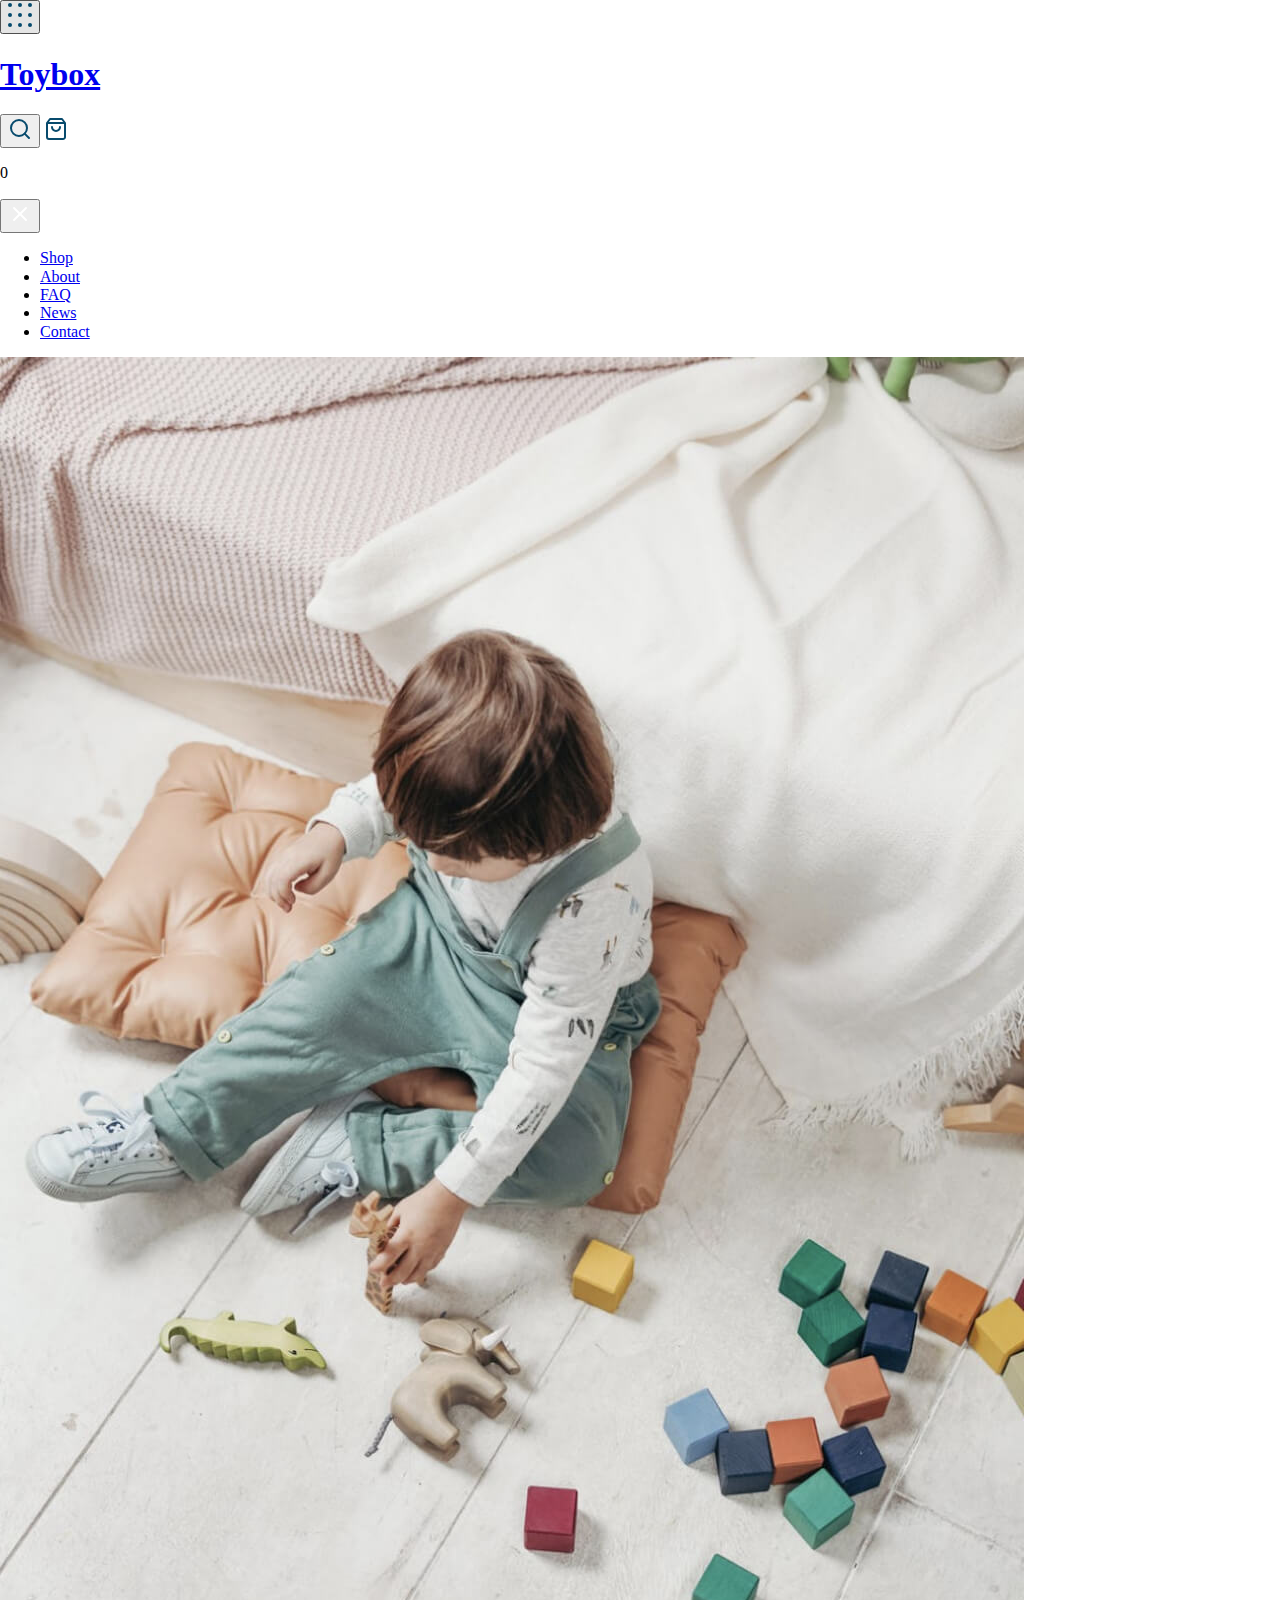
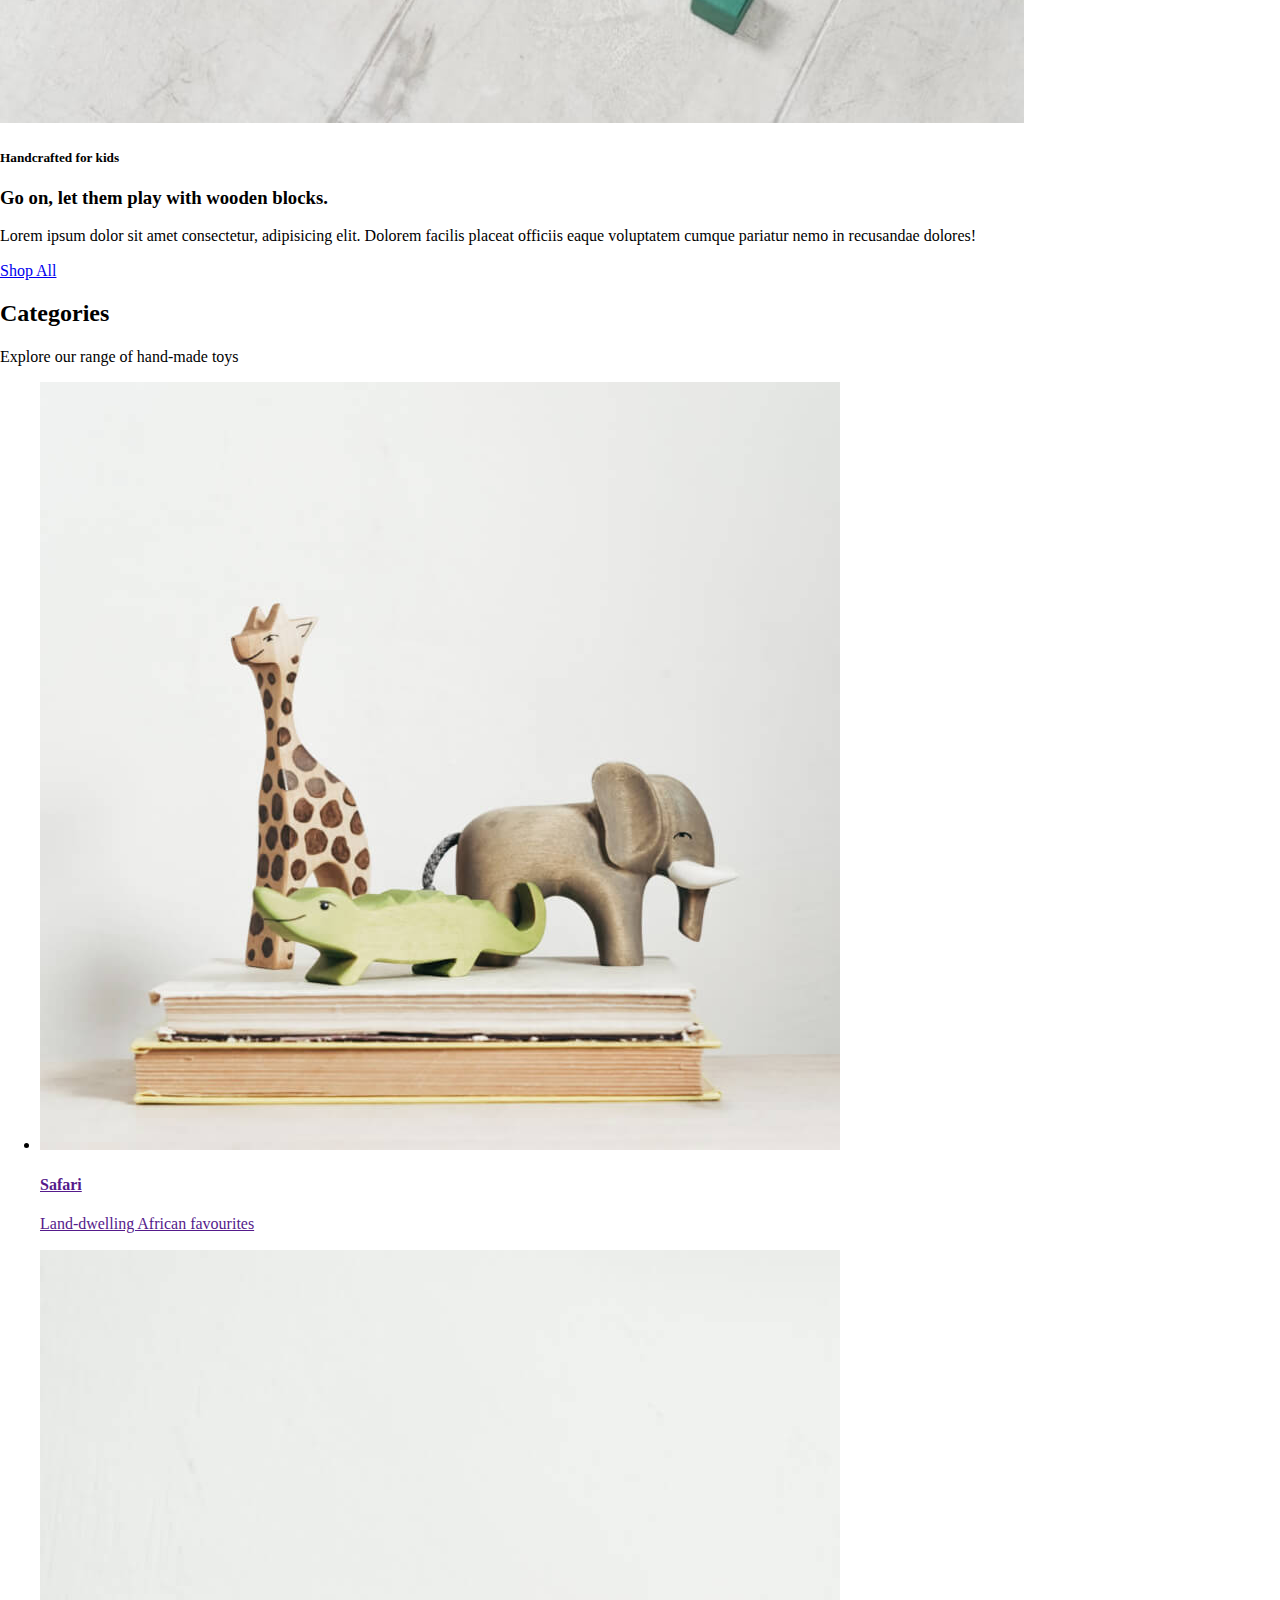
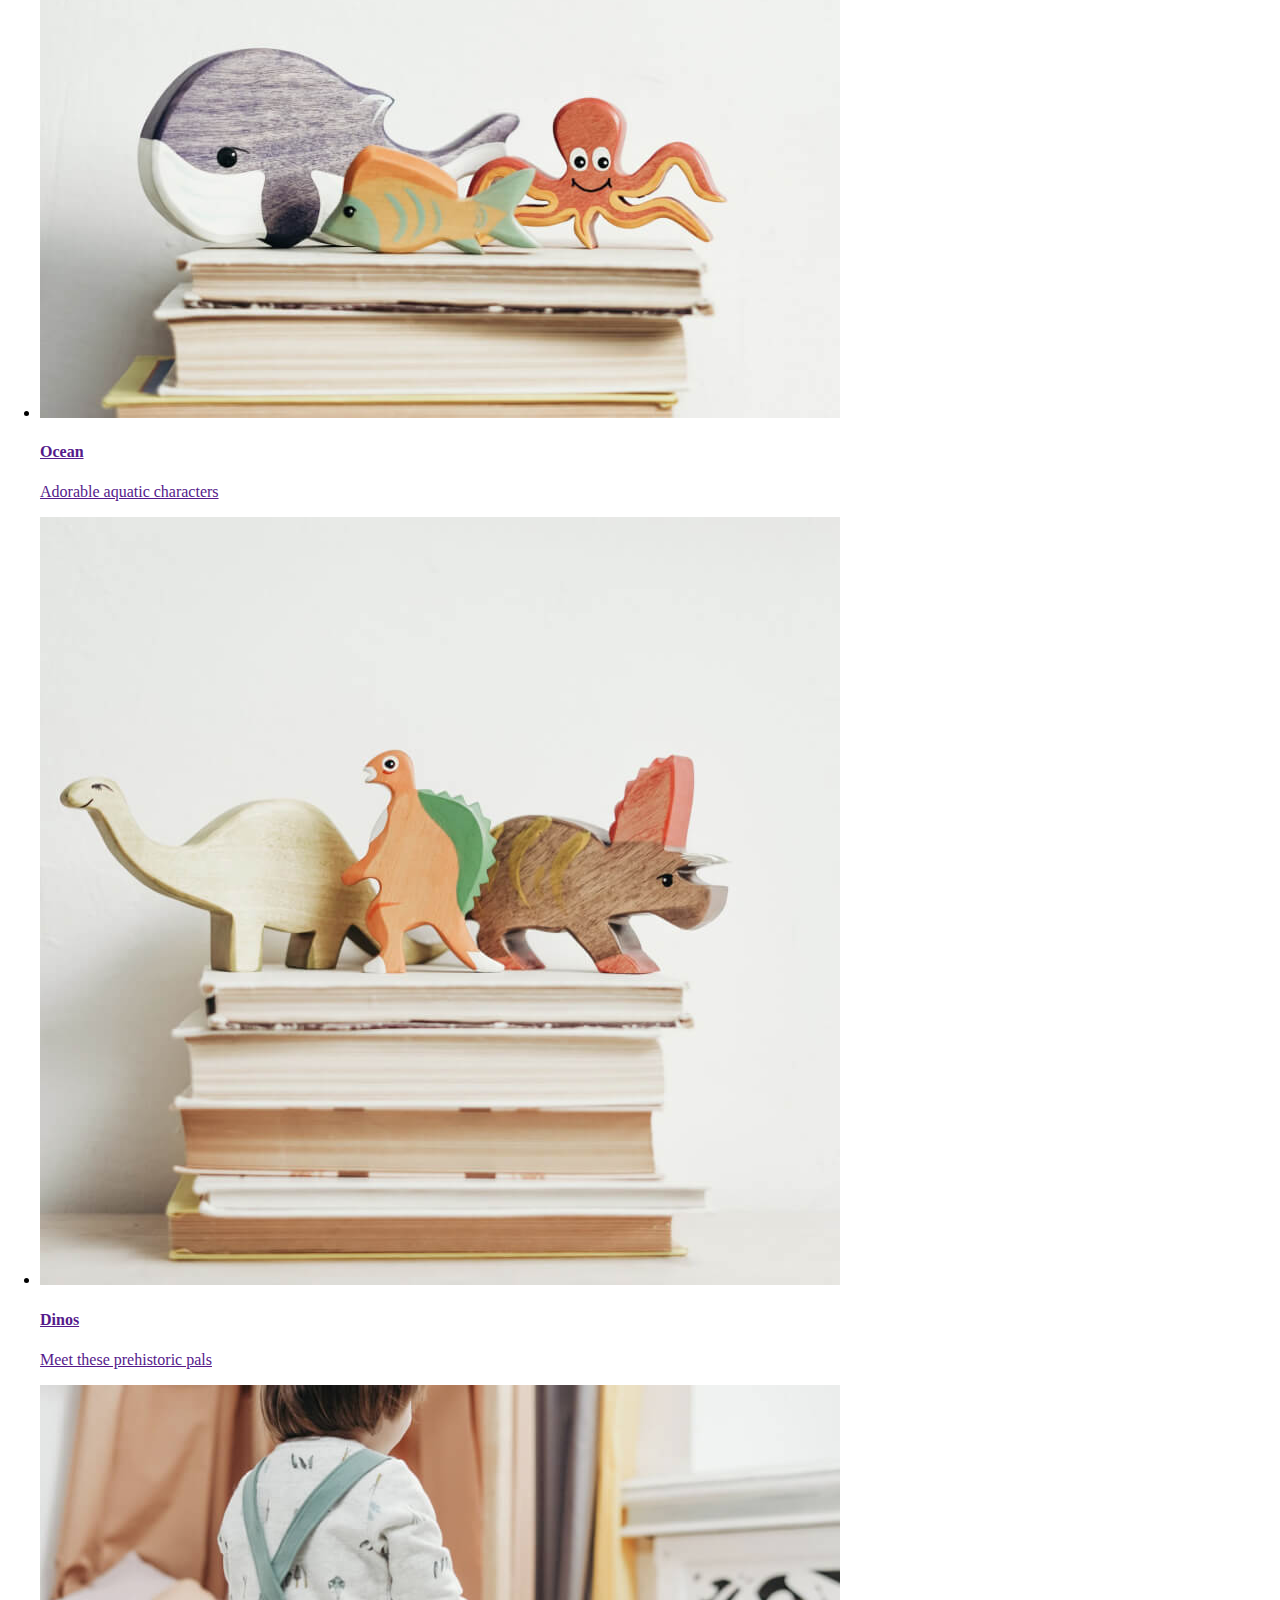
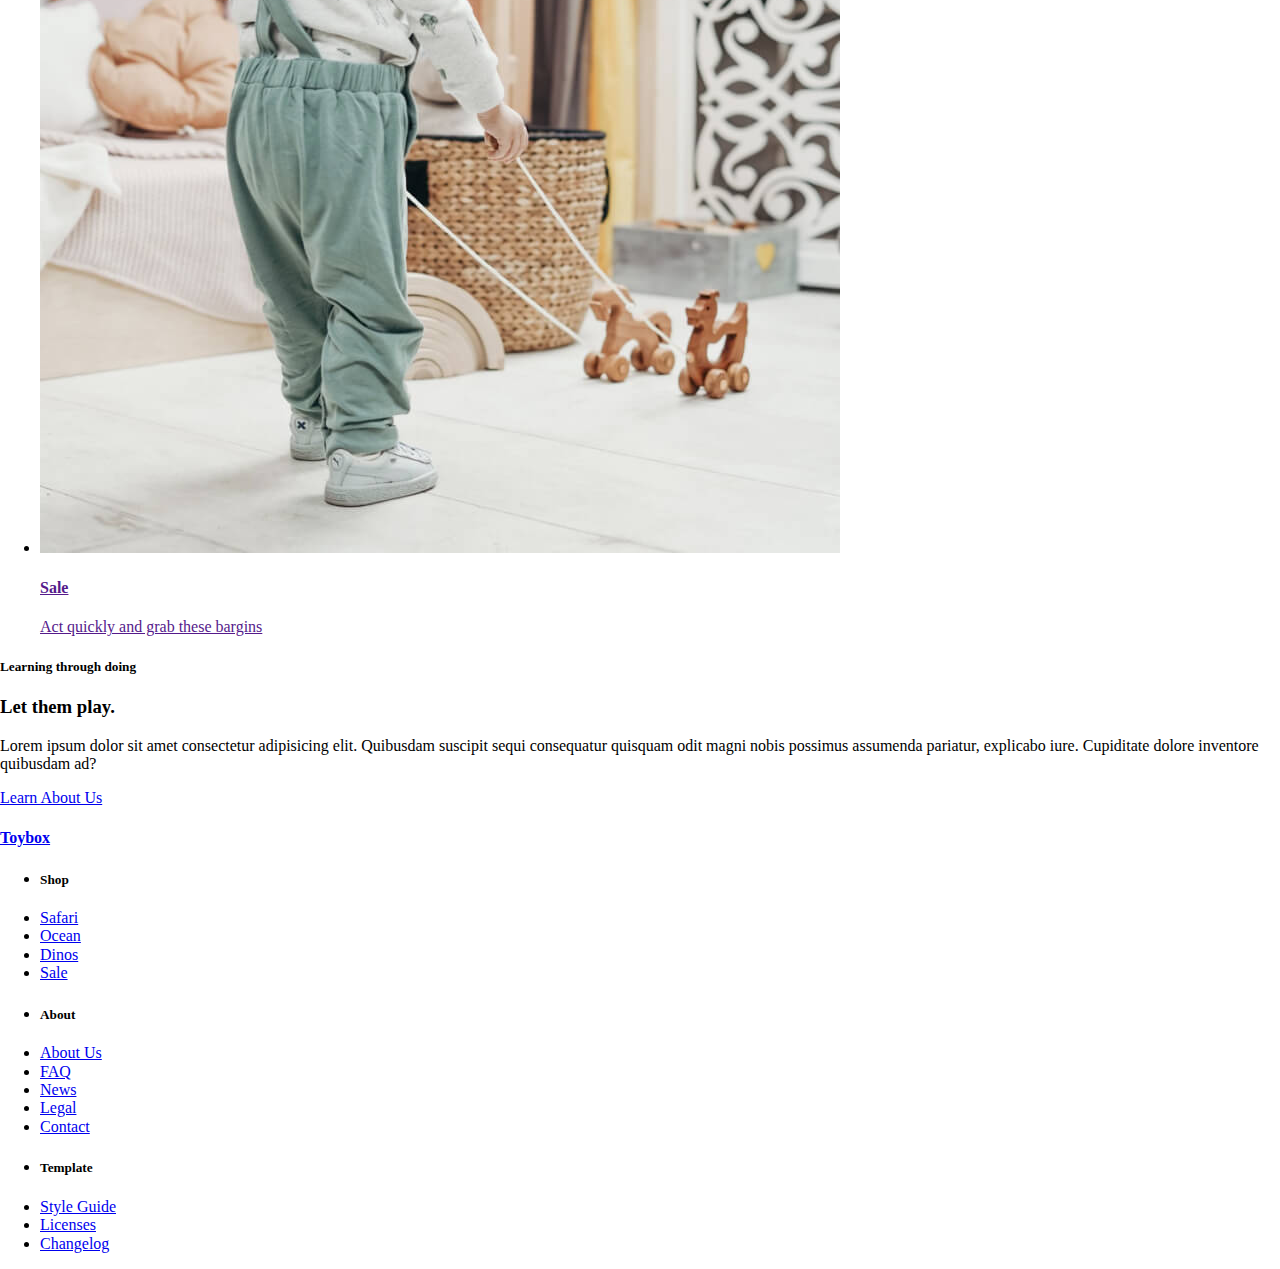
==== commit 08cec440: "Added skiplink styles and setup styles." ====
--- a/index.html
+++ b/index.html
@@ -5,6 +5,7 @@
 	<meta http-equiv="X-UA-Compatible" content="IE=edge">
 	<meta name="viewport" content="width=device-width, initial-scale=1.0">
 	<title>STARTER - Toybox Homepage</title>
+	<link rel="stylesheet" href="./styles/styles.css">
 </head>
 <body>
 	<a href="#mainContent" class="skipLink">Skip to the main content.</a>
--- a/styles/styles.css
+++ b/styles/styles.css
@@ -0,0 +1,252 @@
+html {
+  line-height: 1.15;
+  -ms-text-size-adjust: 100%;
+  -webkit-text-size-adjust: 100%;
+}
+
+body {
+  margin: 0;
+}
+
+article, aside, footer, header, nav, section {
+  display: block;
+}
+
+h1 {
+  font-size: 2em;
+  margin: 0.67em 0;
+}
+
+figcaption, figure, main {
+  display: block;
+}
+
+figure {
+  margin: 1em 40px;
+}
+
+hr {
+  -webkit-box-sizing: content-box;
+          box-sizing: content-box;
+  height: 0;
+  overflow: visible;
+}
+
+pre {
+  font-family: monospace, monospace;
+  font-size: 1em;
+}
+
+a {
+  background-color: transparent;
+  -webkit-text-decoration-skip: objects;
+}
+
+abbr[title] {
+  border-bottom: none;
+  text-decoration: underline;
+  -webkit-text-decoration: underline dotted;
+          text-decoration: underline dotted;
+}
+
+b, strong {
+  font-weight: inherit;
+}
+
+b, strong {
+  font-weight: bolder;
+}
+
+code, kbd, samp {
+  font-family: monospace, monospace;
+  font-size: 1em;
+}
+
+dfn {
+  font-style: italic;
+}
+
+mark {
+  background-color: #ff0;
+  color: #000;
+}
+
+small {
+  font-size: 80%;
+}
+
+sub, sup {
+  font-size: 75%;
+  line-height: 0;
+  position: relative;
+  vertical-align: baseline;
+}
+
+sub {
+  bottom: -0.25em;
+}
+
+sup {
+  top: -0.5em;
+}
+
+audio, video {
+  display: inline-block;
+}
+
+audio:not([controls]) {
+  display: none;
+  height: 0;
+}
+
+img {
+  border-style: none;
+}
+
+svg:not(:root) {
+  overflow: hidden;
+}
+
+button, input, optgroup, select, textarea {
+  font-family: sans-serif;
+  font-size: 100%;
+  line-height: 1.15;
+  margin: 0;
+}
+
+button, input {
+  overflow: visible;
+}
+
+button, select {
+  text-transform: none;
+}
+
+button, html [type=button], [type=reset], [type=submit] {
+  -webkit-appearance: button;
+}
+
+button::-moz-focus-inner, [type=button]::-moz-focus-inner, [type=reset]::-moz-focus-inner, [type=submit]::-moz-focus-inner {
+  border-style: none;
+  padding: 0;
+}
+
+button:-moz-focusring, [type=button]:-moz-focusring, [type=reset]:-moz-focusring, [type=submit]:-moz-focusring {
+  outline: 1px dotted ButtonText;
+}
+
+fieldset {
+  padding: 0.35em 0.75em 0.625em;
+}
+
+legend {
+  -webkit-box-sizing: border-box;
+          box-sizing: border-box;
+  color: inherit;
+  display: table;
+  max-width: 100%;
+  padding: 0;
+  white-space: normal;
+}
+
+progress {
+  display: inline-block;
+  vertical-align: baseline;
+}
+
+textarea {
+  overflow: auto;
+}
+
+[type=checkbox], [type=radio] {
+  -webkit-box-sizing: border-box;
+          box-sizing: border-box;
+  padding: 0;
+}
+
+[type=number]::-webkit-inner-spin-button, [type=number]::-webkit-outer-spin-button {
+  height: auto;
+}
+
+[type=search] {
+  -webkit-appearance: textfield;
+  outline-offset: -2px;
+}
+
+[type=search]::-webkit-search-cancel-button, [type=search]::-webkit-search-decoration {
+  -webkit-appearance: none;
+}
+
+::-webkit-file-upload-button {
+  -webkit-appearance: button;
+  font: inherit;
+}
+
+details, menu {
+  display: block;
+}
+
+summary {
+  display: list-item;
+}
+
+canvas {
+  display: inline-block;
+}
+
+template {
+  display: none;
+}
+
+[hidden] {
+  display: none;
+}
+
+.clearfix:after {
+  visibility: hidden;
+  display: block;
+  font-size: 0;
+  content: "";
+  clear: both;
+  height: 0;
+}
+
+html {
+  -webkit-box-sizing: border-box;
+  box-sizing: border-box;
+}
+
+*, *:before, *:after {
+  -webkit-box-sizing: inherit;
+          box-sizing: inherit;
+}
+
+.sr-only {
+  position: absolute;
+  width: 1px;
+  height: 1px;
+  margin: -1px;
+  border: 0;
+  padding: 0;
+  white-space: nowrap;
+  -webkit-clip-path: inset(100%);
+          clip-path: inset(100%);
+  clip: rect(0 0 0 0);
+  overflow: hidden;
+}
+
+.skipLink {
+  background: white;
+  color: black;
+  font-size: 1rem;
+  padding: 10px 0;
+  position: absolute;
+  left: -1000px;
+  top: 0;
+  z-index: 999;
+}
+.skipLink:focus {
+  left: 0;
+  right: 0;
+  text-align: center;
+}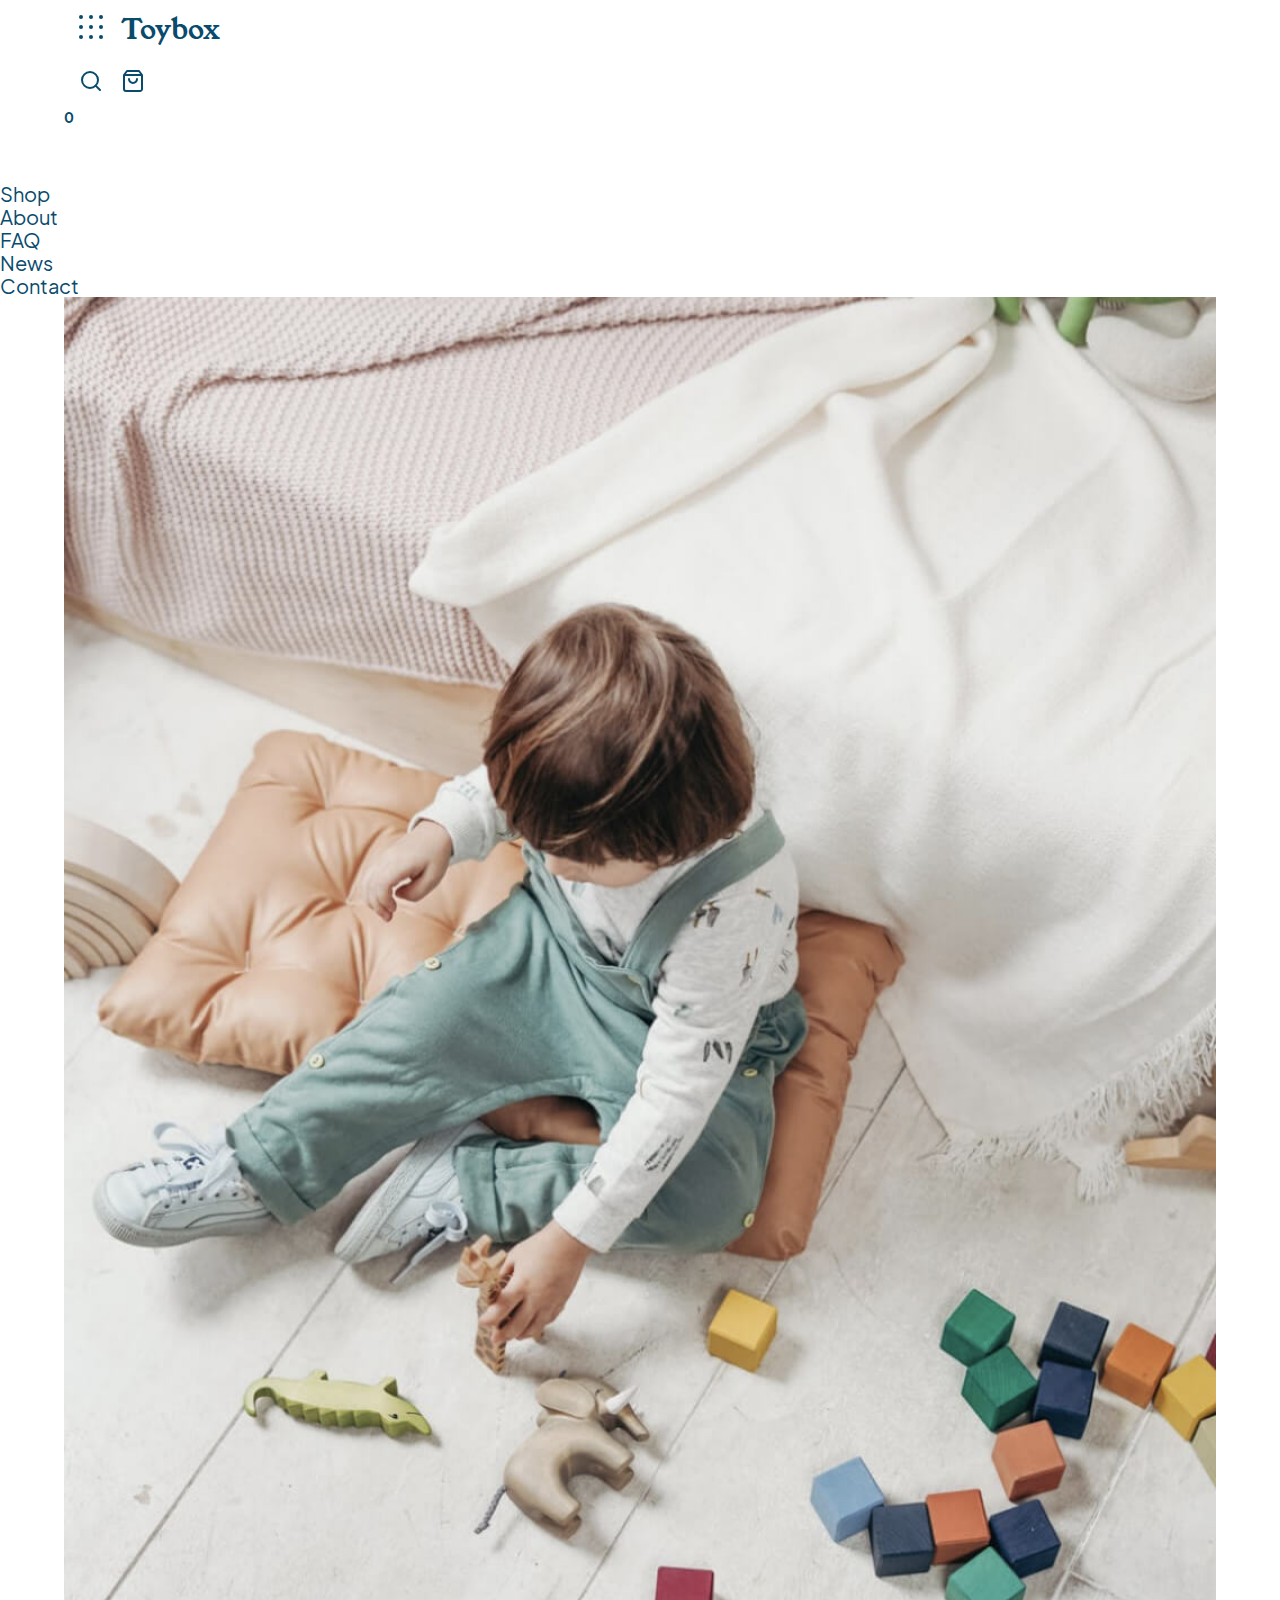
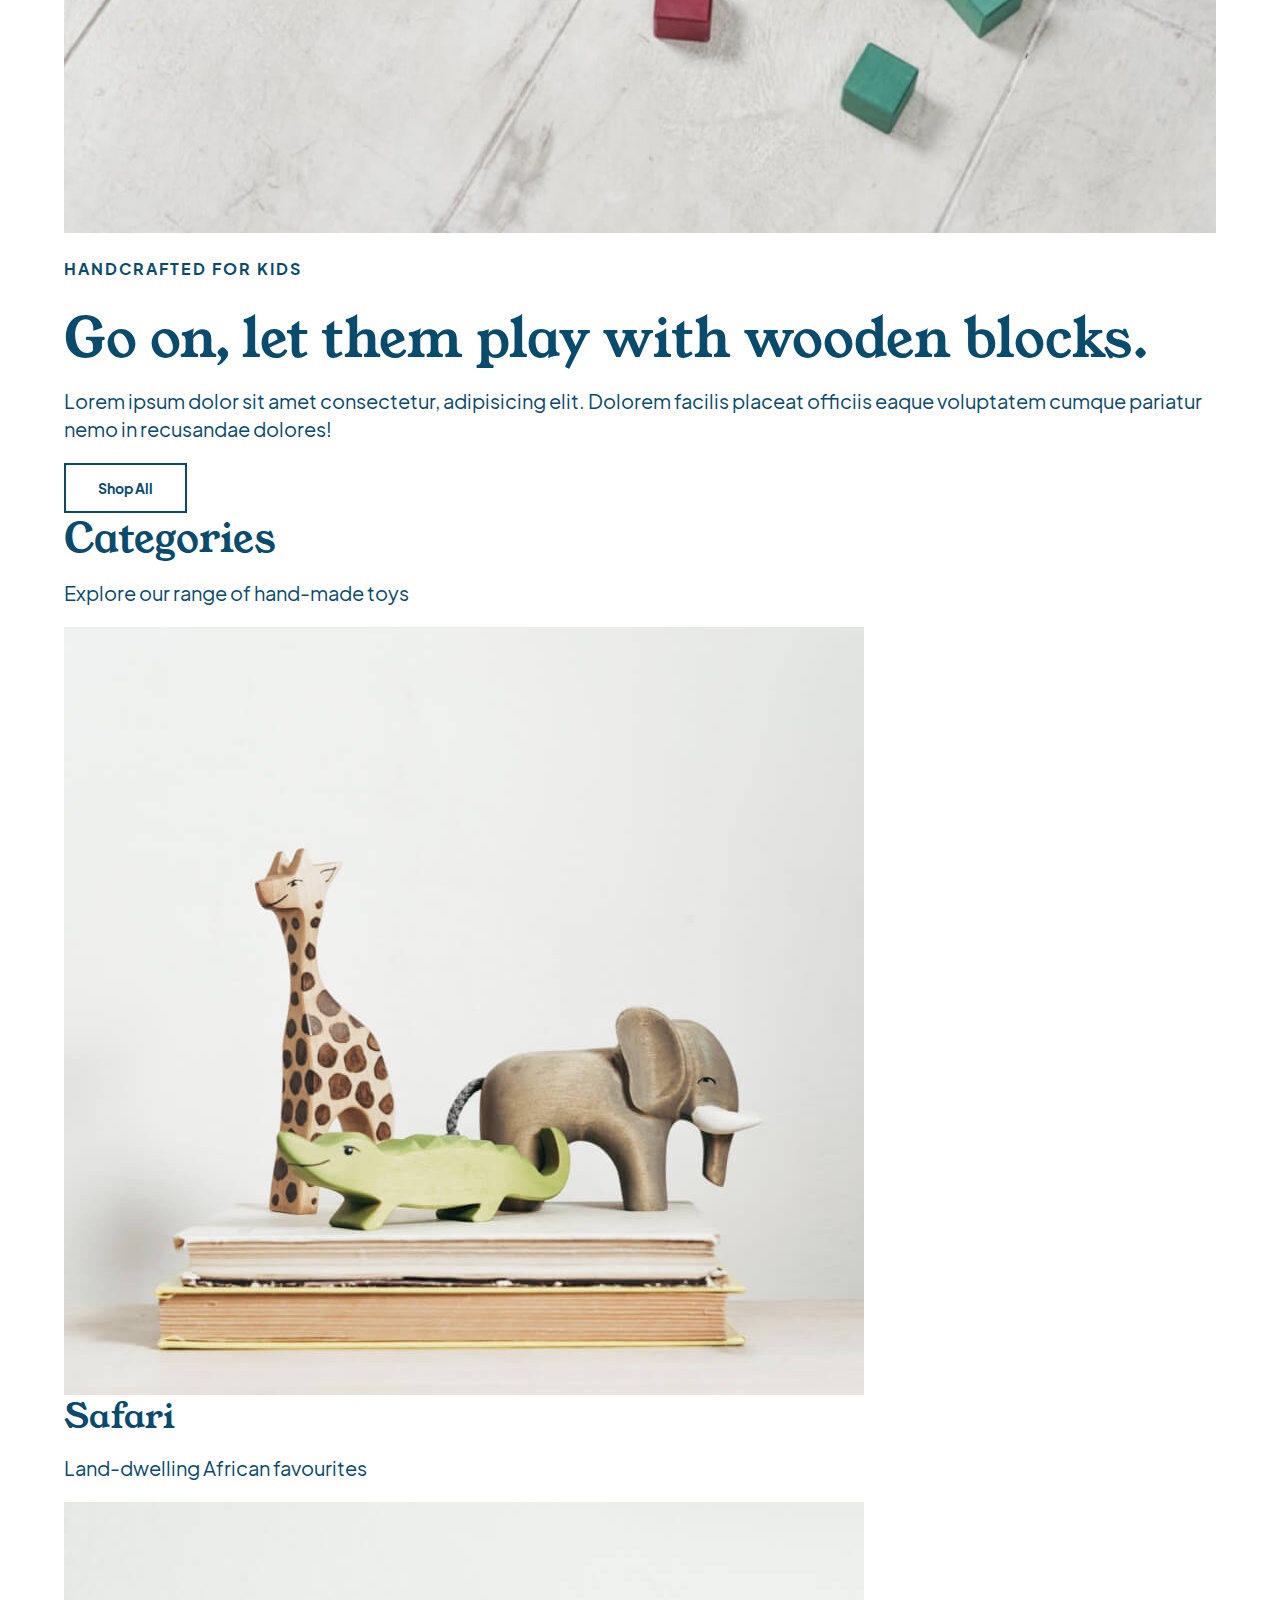
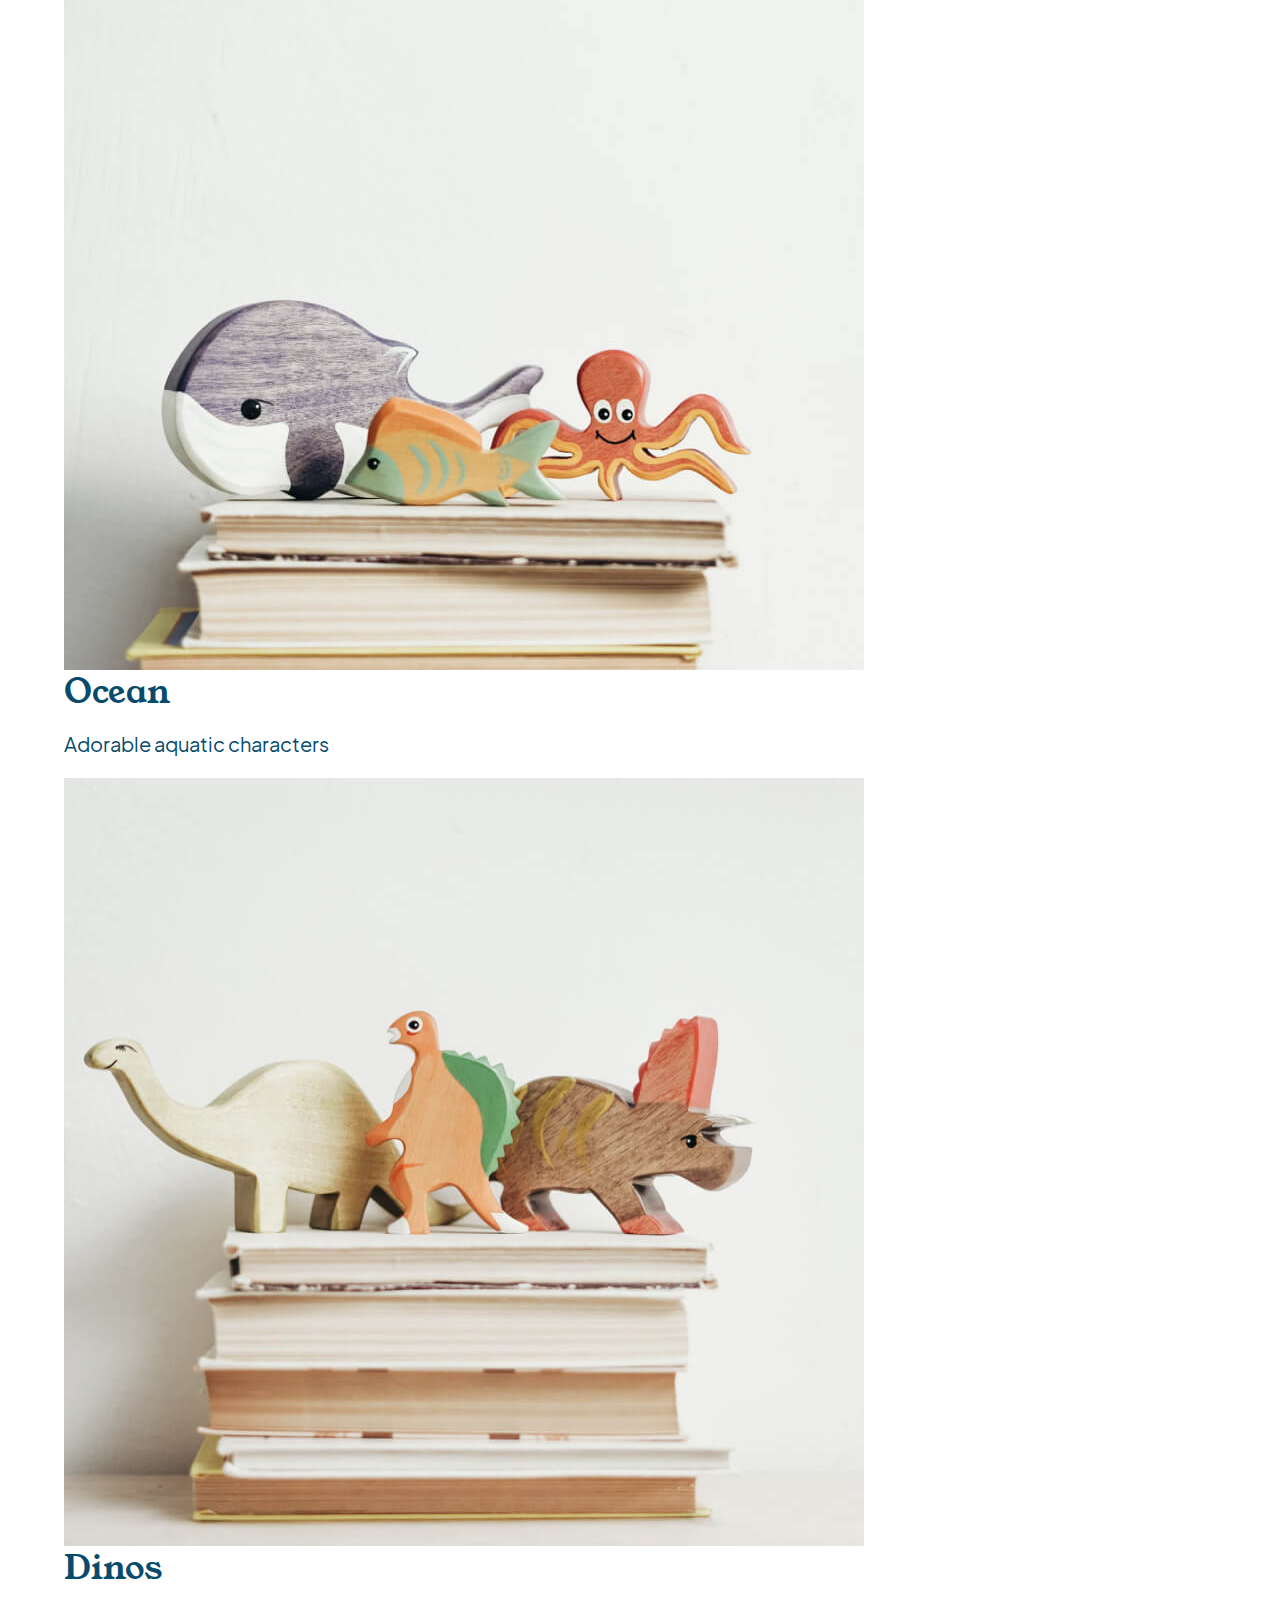
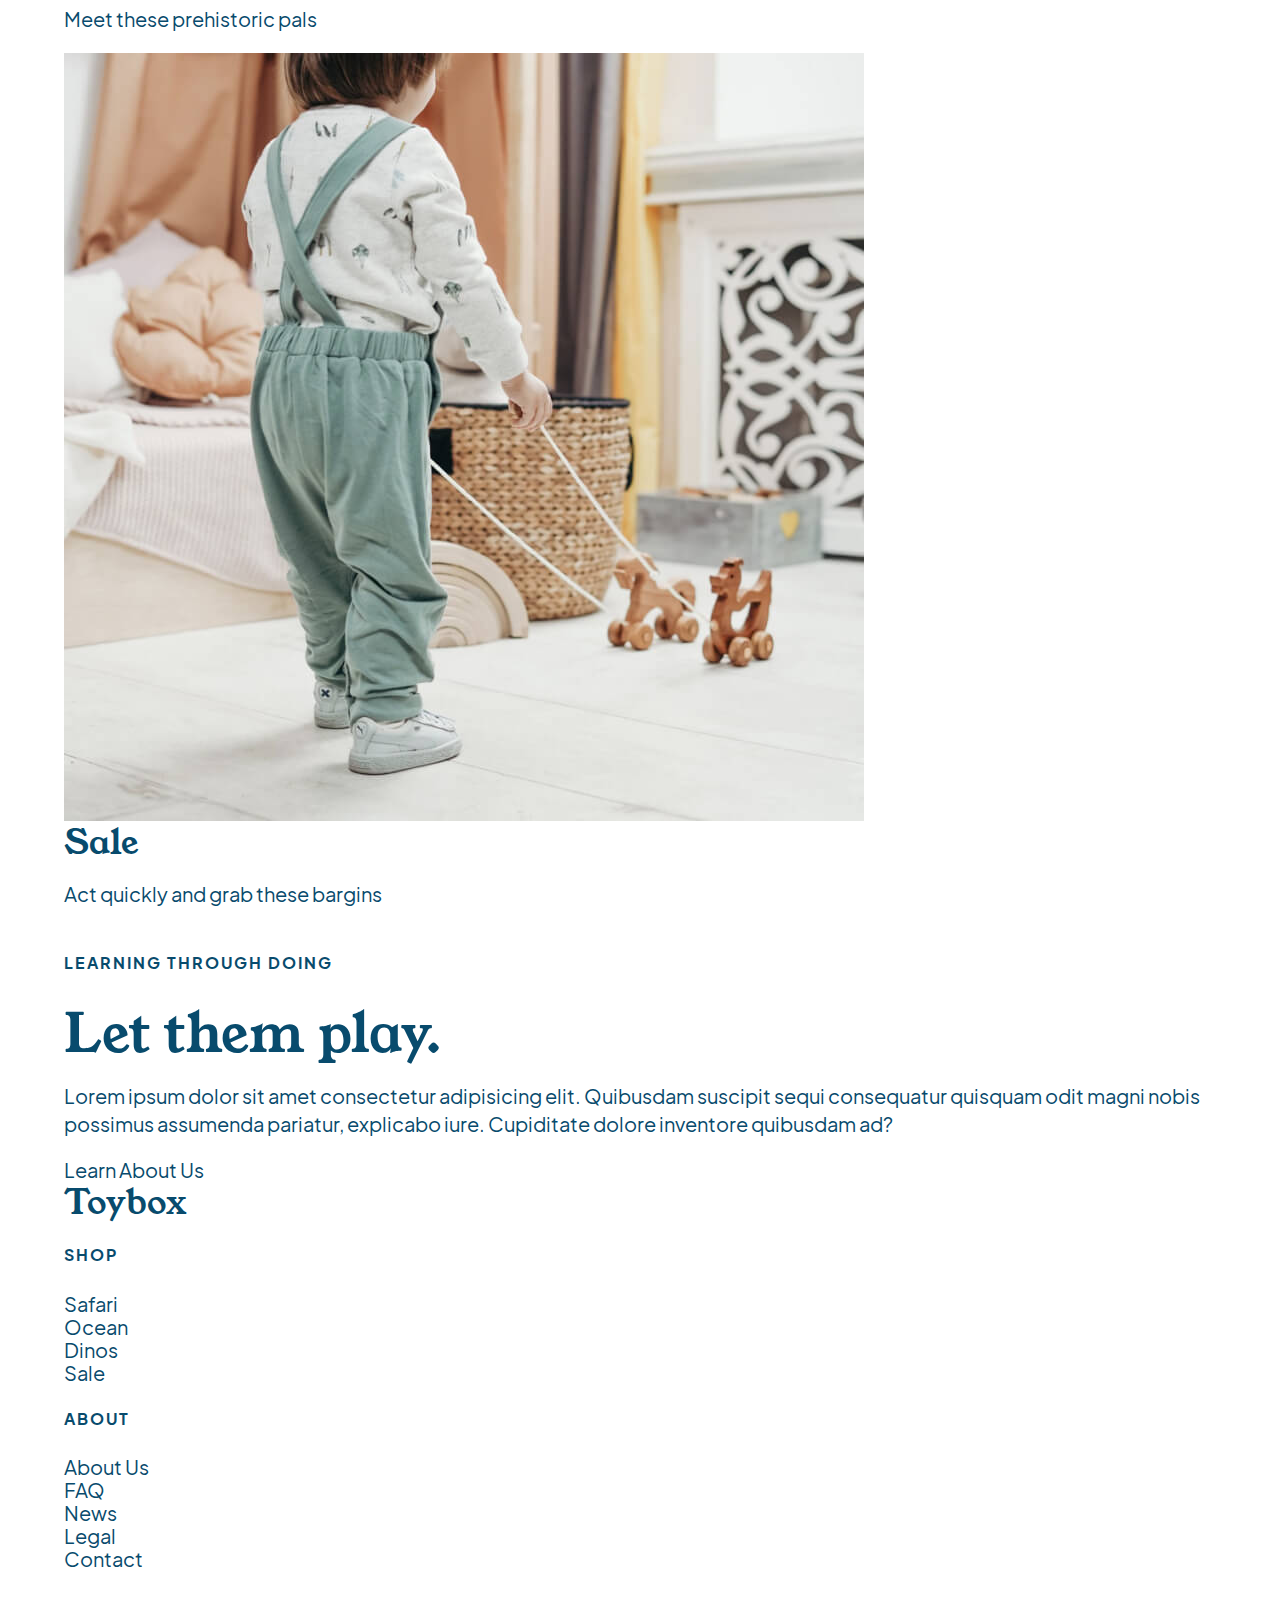
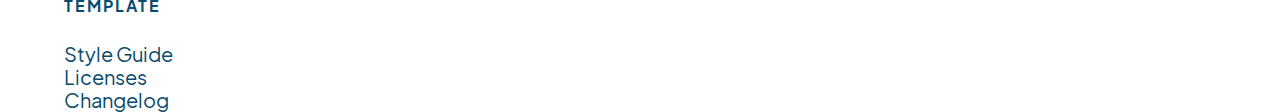
==== commit aa8ca5bc: "Added baseStyles partial, added styling for general items on page" ====
--- a/index.html
+++ b/index.html
@@ -109,7 +109,7 @@
 				<h5>Learning through doing</h5>
 				<h3>Let them play.</h3>
 				<p>Lorem ipsum dolor sit amet consectetur adipisicing elit. Quibusdam suscipit sequi consequatur quisquam odit magni nobis possimus assumenda pariatur, explicabo iure. Cupiditate dolore inventore quibusdam ad?</p>
-				<a href="#">Learn About Us</a>
+				<a href="#" class="secondaryButton">Learn About Us</a>
 			</div>
 		</section><!-- END .play -->
 	</main>
--- a/styles/styles.css
+++ b/styles/styles.css
@@ -249,4 +249,118 @@
   left: 0;
   right: 0;
   text-align: center;
+}
+
+@font-face {
+  font-family: "Jakarta Sans";
+  src: url(../fonts/PlusJakarta_Sans-2.5/webfonts/PlusJakartaSans-Regular.woff), url(../fonts/PlusJakarta_Sans-2.5/webfonts/PlusJakartaSans-Regular.woff2), url(../fonts/PlusJakarta_Sans-2.5/static/PlusJakartaSans-Regular.ttf);
+  font-weight: normal;
+}
+@font-face {
+  font-family: "Jakarta Sans";
+  src: url(../fonts/PlusJakarta_Sans-2.5/webfonts/PlusJakartaSans-Bold.woff), url(../fonts/PlusJakarta_Sans-2.5/webfonts/PlusJakartaSans-Bold.woff2), url(../fonts/PlusJakarta_Sans-2.5/static/PlusJakartaSans-Bold.ttf);
+  font-weight: bold;
+}
+@font-face {
+  font-family: "Young Serif";
+  src: url(../fonts/youngserif/YoungSerif-Regular.otf);
+}
+html {
+  font-size: 125%;
+}
+
+body {
+  font-family: "Jakarta Sans";
+  font-size: 1rem;
+  color: #084b6d;
+}
+
+h1, h2, h3, h4 {
+  font-family: "Young Serif";
+  color: #084b6d;
+  margin: 0;
+}
+
+h1 {
+  font-size: 28px;
+  font-size: 1.4rem;
+}
+
+h2 {
+  font-size: 40px;
+  font-size: 2rem;
+  margin-bottom: 18px;
+}
+
+h3 {
+  font-size: 54px;
+  font-size: 2.7rem;
+}
+
+h4 {
+  font-size: 34px;
+  font-size: 1.7rem;
+}
+
+h5 {
+  font-size: 16px;
+  font-size: 0.8rem;
+  text-transform: uppercase;
+  letter-spacing: 0.1rem;
+}
+
+p {
+  line-height: 1.4;
+}
+p.smallCopy {
+  font-size: 14px;
+  font-size: 0.7rem;
+  font-weight: bold;
+  margin: 0;
+}
+
+a {
+  text-decoration: none;
+  color: inherit;
+  -webkit-transition: 0.3s;
+  transition: 0.3s;
+}
+
+.wrapper {
+  max-width: 1280px;
+  width: 90%;
+  margin: 0 auto;
+}
+
+ul {
+  list-style: none;
+  margin: 0;
+  padding: 0;
+}
+
+img {
+  width: 100%;
+  display: block;
+}
+
+button {
+  background-color: transparent;
+  border: none;
+  cursor: pointer;
+  padding: 15px;
+}
+
+a {
+  display: inline-block;
+}
+a.button {
+  border: 2px solid #084b6d;
+  font-size: 14px;
+  font-size: 0.7rem;
+  font-weight: bold;
+  padding: 15px 32px;
+}
+a.button:hover, a.button:focus {
+  background-color: #084b6d;
+  color: #fff;
 }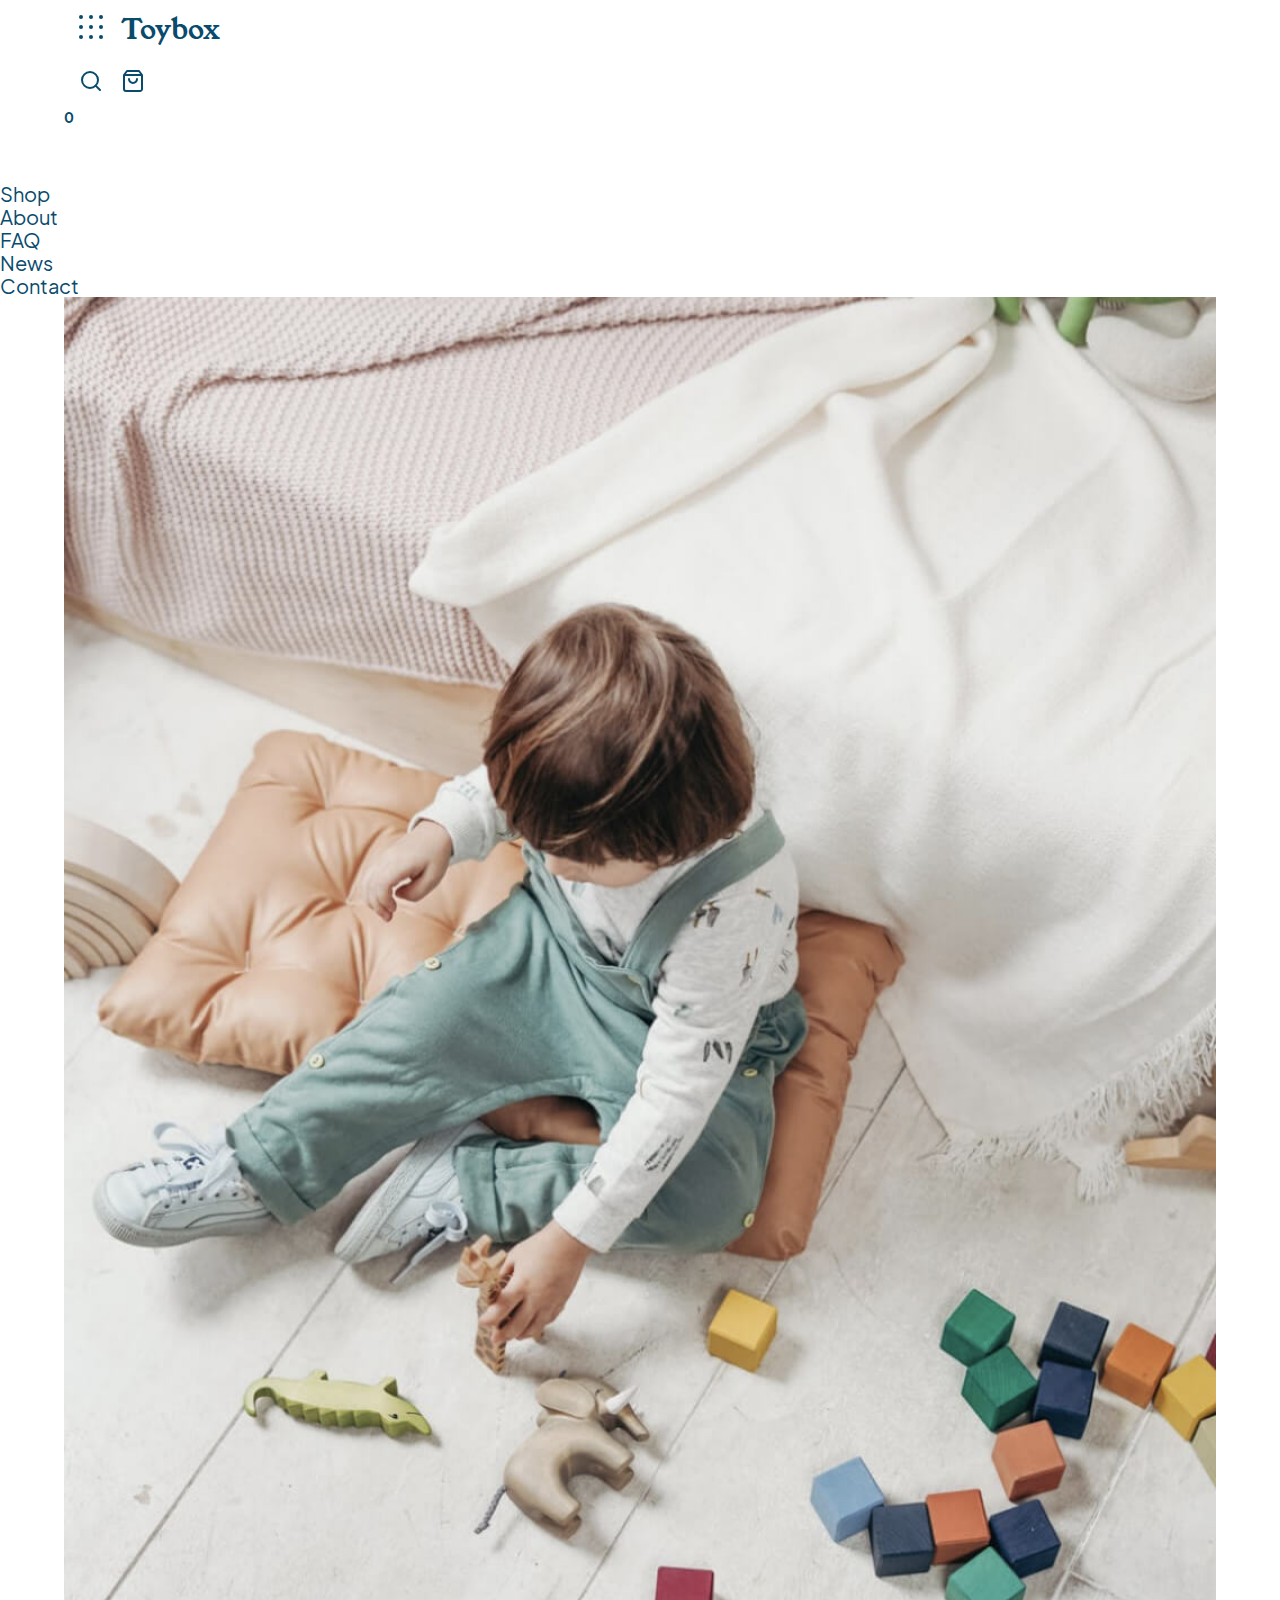
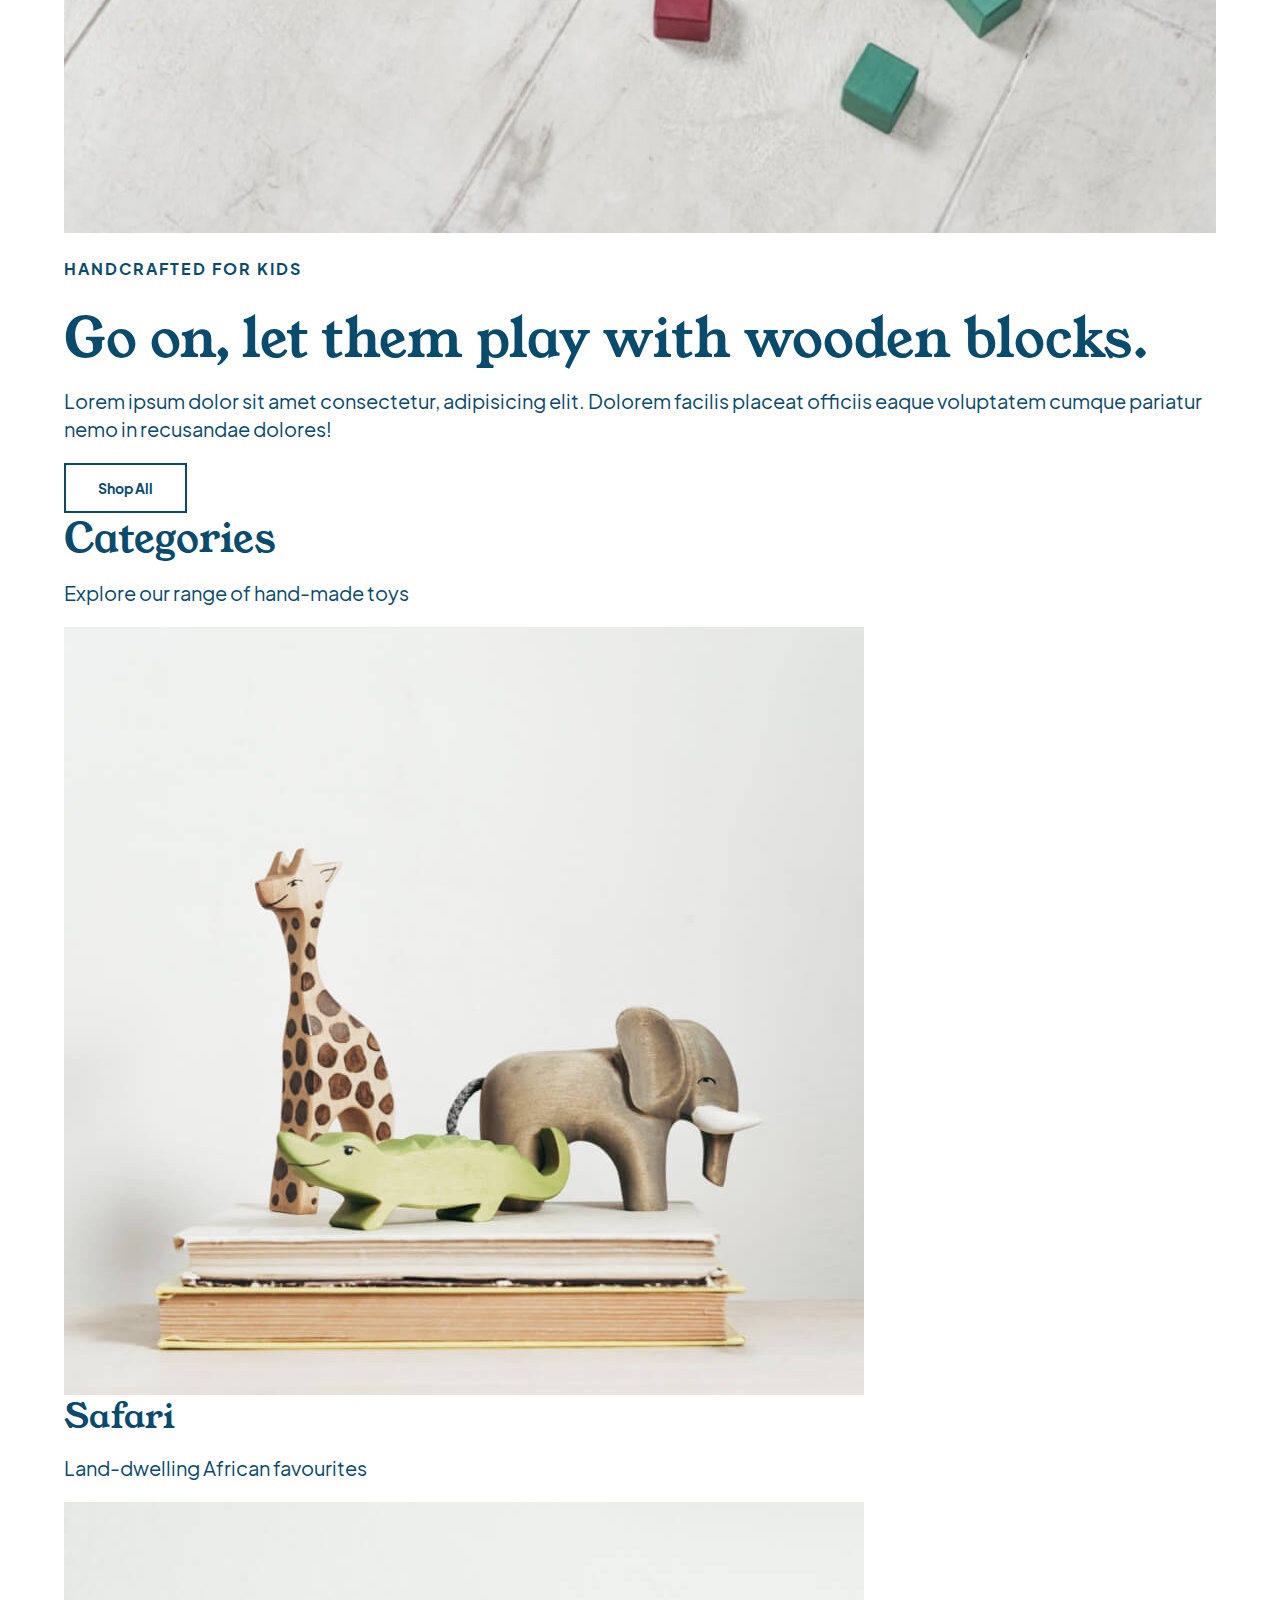
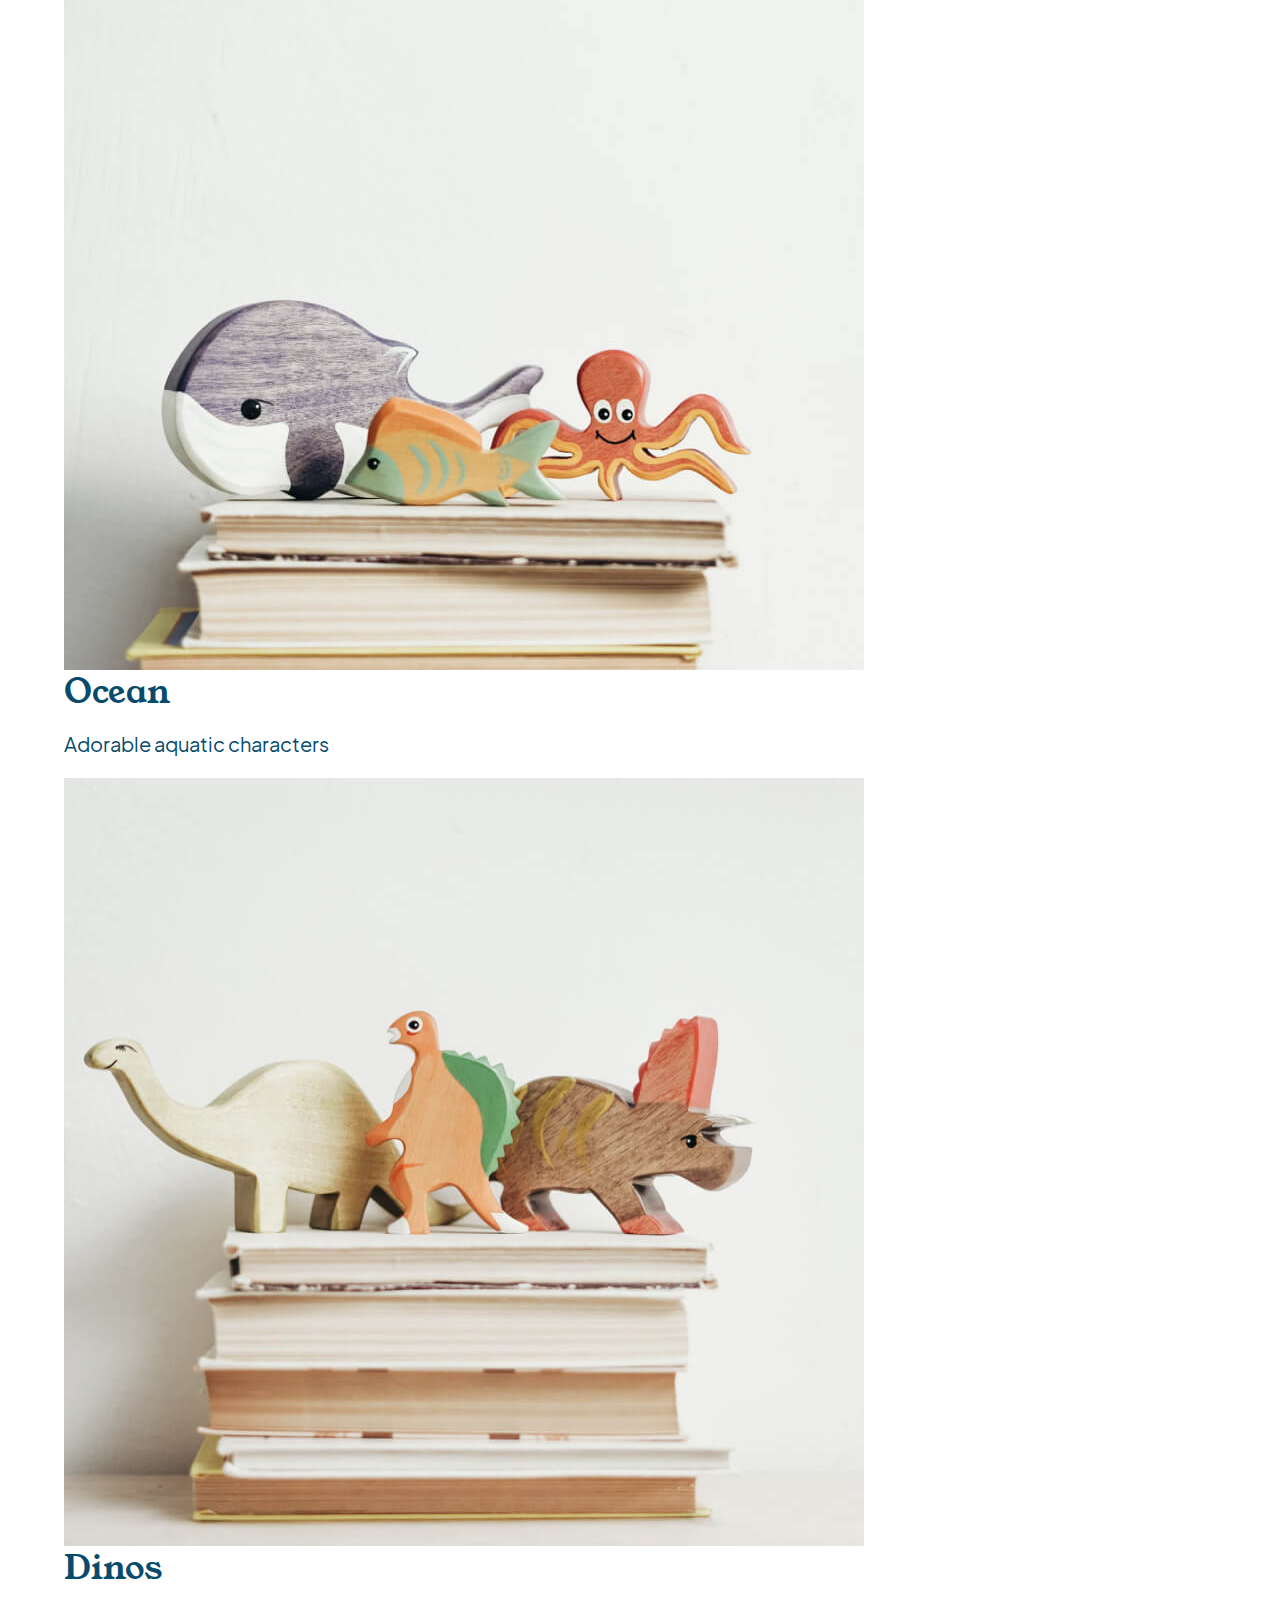
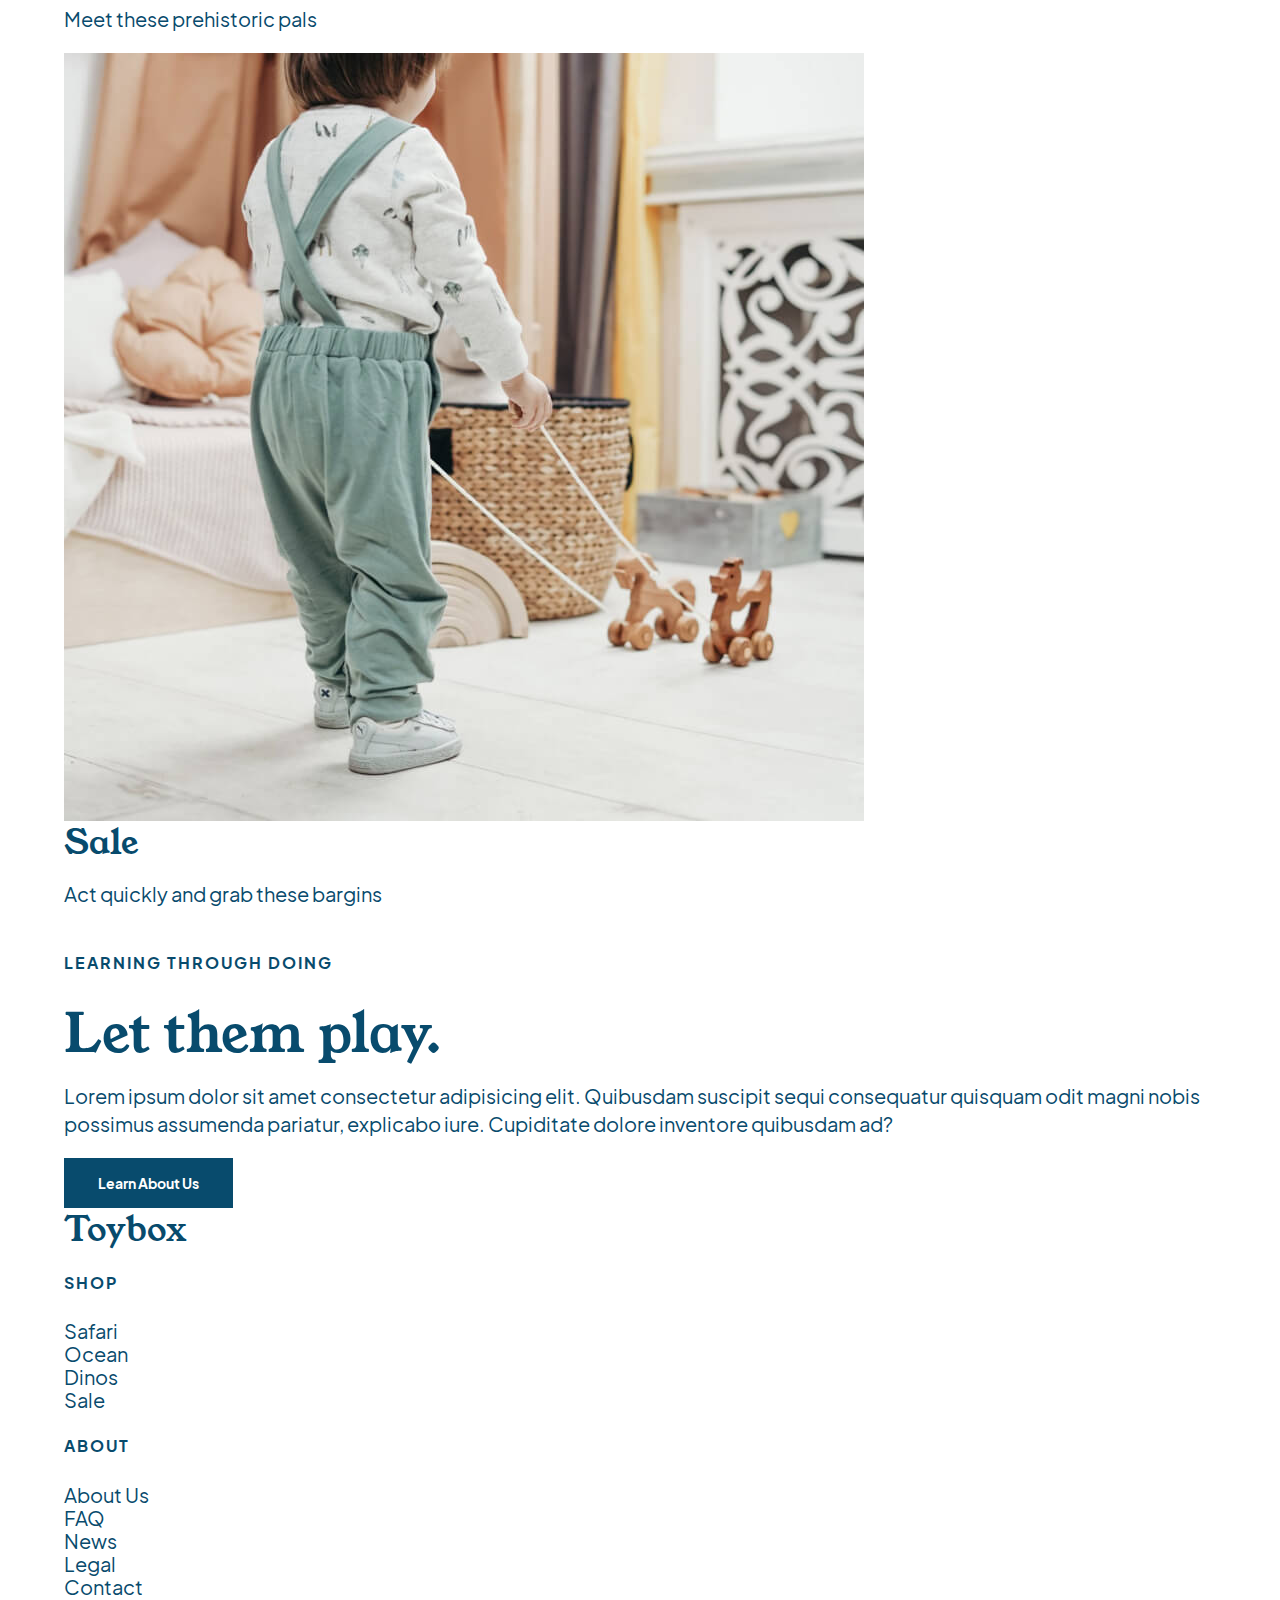
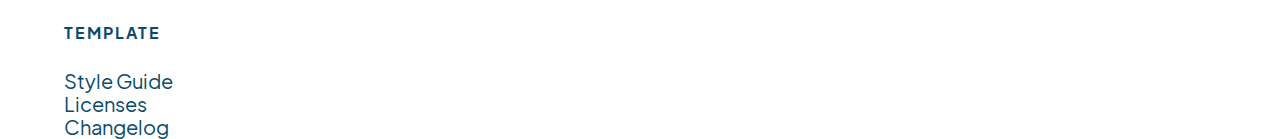
==== commit f72ccb99: "Added secondaryButton styles" ====
--- a/index.html
+++ b/index.html
@@ -109,7 +109,7 @@
 				<h5>Learning through doing</h5>
 				<h3>Let them play.</h3>
 				<p>Lorem ipsum dolor sit amet consectetur adipisicing elit. Quibusdam suscipit sequi consequatur quisquam odit magni nobis possimus assumenda pariatur, explicabo iure. Cupiditate dolore inventore quibusdam ad?</p>
-				<a href="#" class="secondaryButton">Learn About Us</a>
+				<a href="#" class="button secondaryButton">Learn About Us</a>
 			</div>
 		</section><!-- END .play -->
 	</main>
--- a/styles/styles.css
+++ b/styles/styles.css
@@ -363,4 +363,12 @@
 a.button:hover, a.button:focus {
   background-color: #084b6d;
   color: #fff;
+}
+a.secondaryButton {
+  background-color: #084b6d;
+  color: #fff;
+}
+a.secondaryButton:hover, a.secondaryButton:focus {
+  background-color: #fff;
+  color: #084b6d;
 }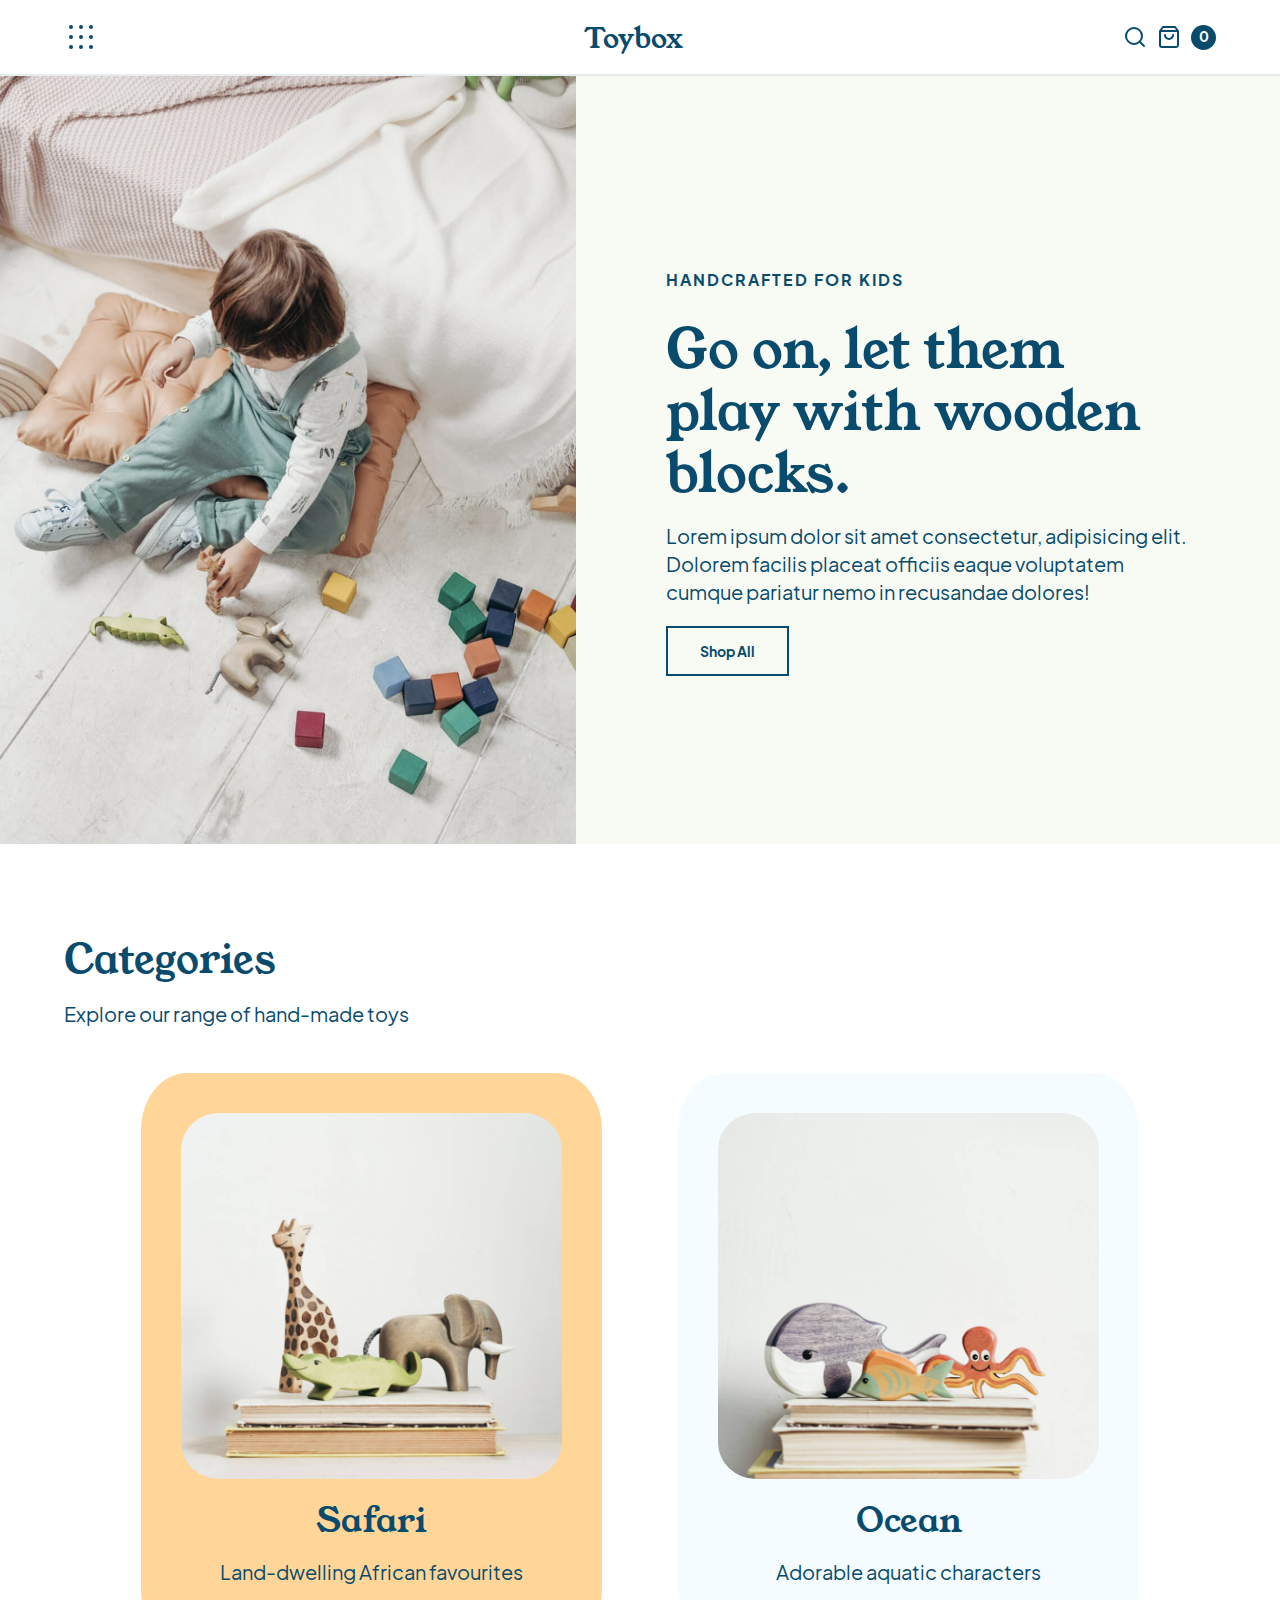
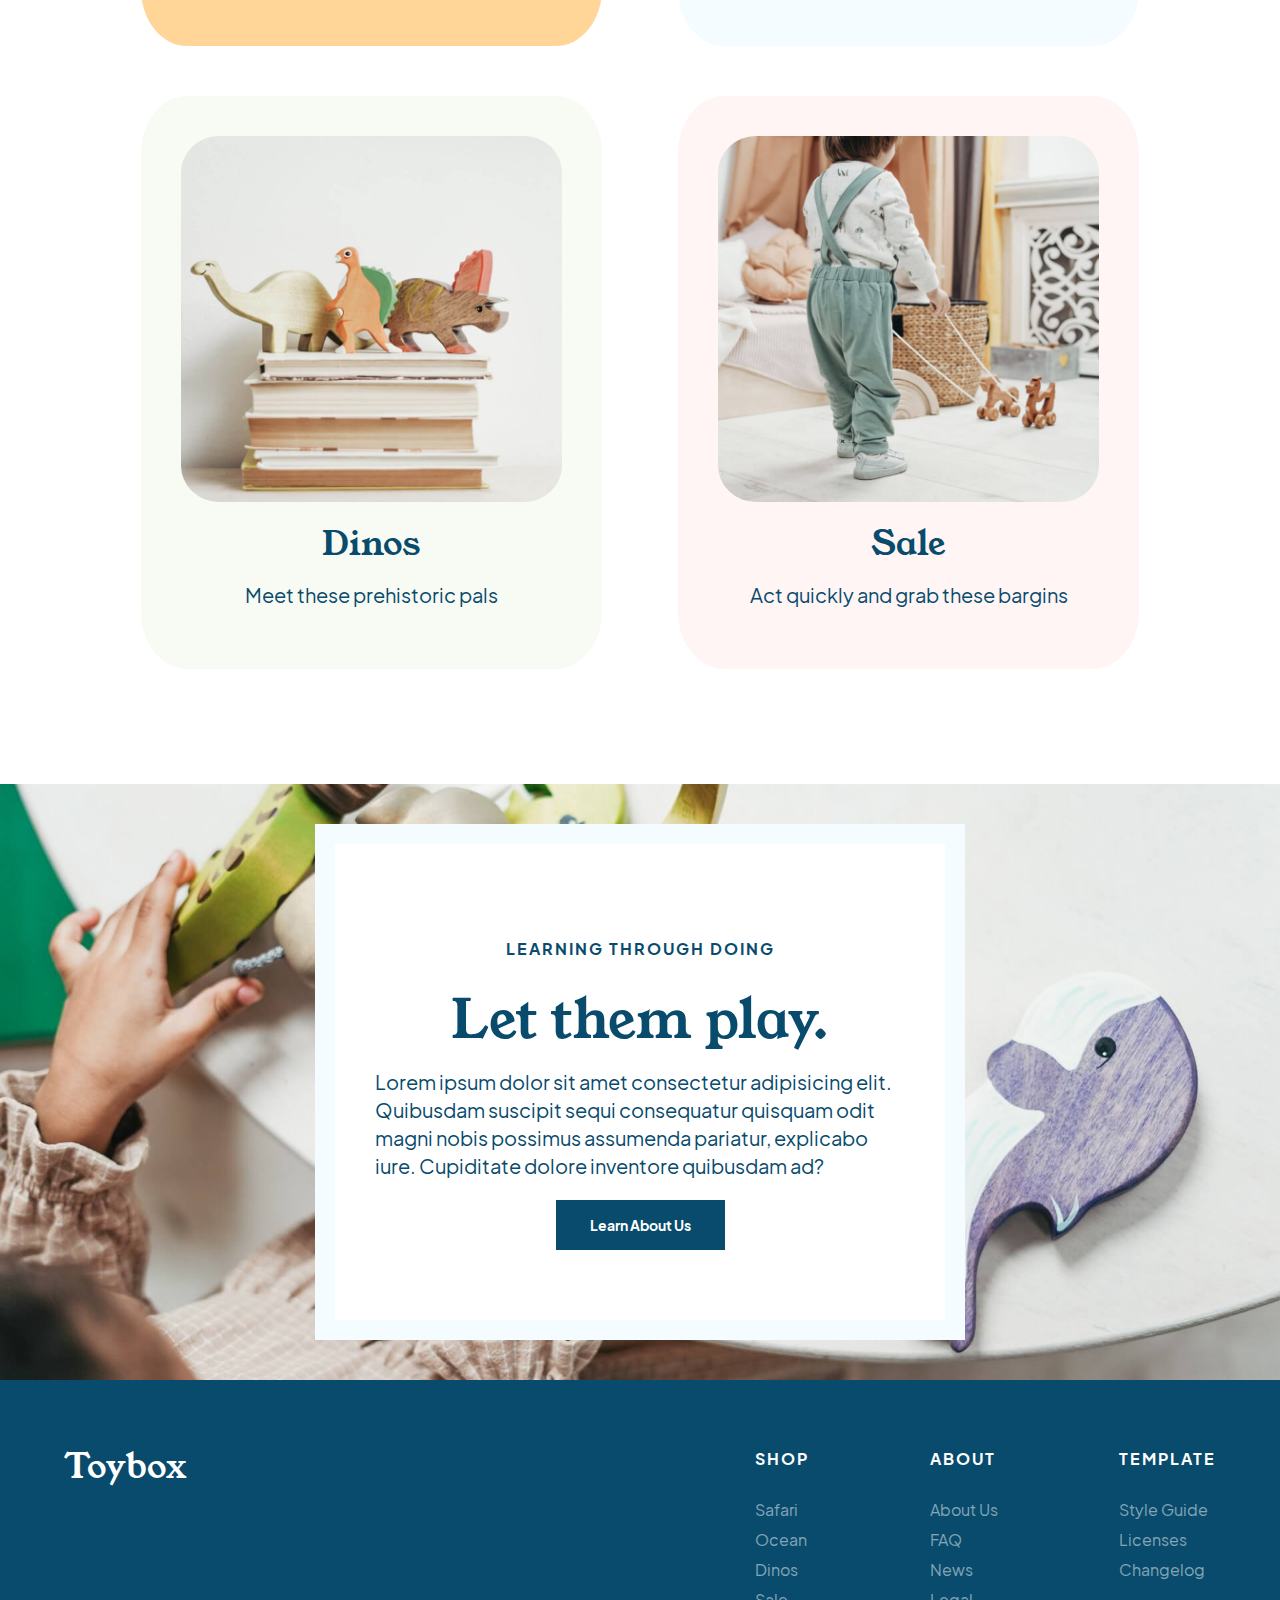
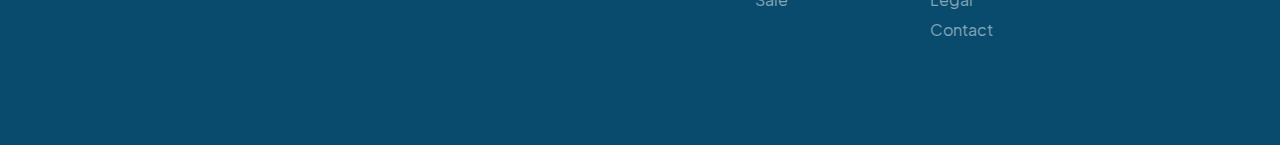
==== commit 3047f386: "Added slide out nav functionality" ====
--- a/index.html
+++ b/index.html
@@ -6,13 +6,14 @@
 	<meta name="viewport" content="width=device-width, initial-scale=1.0">
 	<title>STARTER - Toybox Homepage</title>
 	<link rel="stylesheet" href="./styles/styles.css">
+	<script src="./script.js"></script>
 </head>
 <body>
 	<a href="#mainContent" class="skipLink">Skip to the main content.</a>
 
 	<nav class="navBar">
 		<div class="wrapper">
-			<button class="menuIcon">
+			<button class="menuIcon" id="hamburger">
 				<img src="./assets/menu-button.svg" alt="open slide-out menu">
 			</button>
 
@@ -36,7 +37,7 @@
 		</div><!-- END .wrapper -->
 
 		<div class="slideOutNav">
-			<button>
+			<button id="menuClose">
 				<img src="./assets/menu-close.svg" alt="close slide out navigation">
 			</button>
 
--- a/styles/styles.css
+++ b/styles/styles.css
@@ -371,4 +371,276 @@
 a.secondaryButton:hover, a.secondaryButton:focus {
   background-color: #fff;
   color: #084b6d;
+}
+
+.navBar {
+  position: sticky;
+  top: 0;
+  background-color: #fff;
+  border-bottom: 2px solid rgba(8, 75, 109, 0.1);
+  z-index: 10;
+  padding: 15px 0;
+}
+.navBar .wrapper {
+  display: -webkit-box;
+  display: -ms-flexbox;
+  display: flex;
+  -webkit-box-pack: justify;
+      -ms-flex-pack: justify;
+          justify-content: space-between;
+  -webkit-box-align: center;
+      -ms-flex-align: center;
+          align-items: center;
+}
+.navBar .searchCart {
+  display: -webkit-box;
+  display: -ms-flexbox;
+  display: flex;
+  -webkit-box-align: center;
+      -ms-flex-align: center;
+          align-items: center;
+}
+.navBar .bag,
+.navBar .menuIcon {
+  padding: 10px 5px;
+}
+.navBar .counter {
+  background-color: #084b6d;
+  color: #fff;
+  width: 25px;
+  height: 25px;
+  border-radius: 50%;
+  display: -webkit-box;
+  display: -ms-flexbox;
+  display: flex;
+  -webkit-box-pack: center;
+      -ms-flex-pack: center;
+          justify-content: center;
+  -webkit-box-align: center;
+      -ms-flex-align: center;
+          align-items: center;
+  margin-left: 5px;
+}
+.navBar .logo {
+  margin-left: 50px;
+}
+
+.slideOutNav {
+  background-color: #084b6d;
+  color: #fff;
+  min-height: 100vh;
+  position: fixed;
+  top: 0;
+  padding: 30px 50px;
+  width: 100%;
+  max-width: 450px;
+  font-weight: bold;
+  display: -webkit-box;
+  display: -ms-flexbox;
+  display: flex;
+  -webkit-box-orient: vertical;
+  -webkit-box-direction: normal;
+      -ms-flex-direction: column;
+          flex-direction: column;
+  z-index: 20;
+  left: -450px;
+  -webkit-transition: 0.3s;
+  transition: 0.3s;
+}
+.slideOutNav.open {
+  left: 0;
+}
+.slideOutNav button {
+  -ms-flex-item-align: end;
+      align-self: flex-end;
+}
+.slideOutNav a {
+  line-height: 2.2rem;
+}
+.slideOutNav a:hover, .slideOutNav a:focus {
+  color: rgba(255, 255, 255, 0.6);
+}
+
+header {
+  display: -webkit-box;
+  display: -ms-flexbox;
+  display: flex;
+  -webkit-box-align: center;
+      -ms-flex-align: center;
+          align-items: center;
+  -ms-flex-wrap: wrap;
+      flex-wrap: wrap;
+  background-color: #f8fbf3;
+}
+header .headerImgContainer {
+  width: 45%;
+}
+header .headerContentContainer {
+  width: 55%;
+  padding: 0 90px;
+}
+
+.categories {
+  padding: 90px 0;
+}
+
+.categoryGallery {
+  display: -webkit-box;
+  display: -ms-flexbox;
+  display: flex;
+  -ms-flex-wrap: wrap;
+      flex-wrap: wrap;
+  -webkit-box-pack: space-evenly;
+      -ms-flex-pack: space-evenly;
+          justify-content: space-evenly;
+  text-align: center;
+}
+.categoryGallery .item1 {
+  background-color: #ffd698;
+}
+.categoryGallery .item2 {
+  background-color: #f4fcff;
+}
+.categoryGallery .item3 {
+  background-color: #f8fbf3;
+}
+.categoryGallery .item4 {
+  background-color: #fff5f5;
+}
+.categoryGallery .item {
+  width: 40%;
+  padding: 40px;
+  border-radius: 10%;
+  margin: 25px 0;
+}
+.categoryGallery .item a:hover, .categoryGallery .item a:focus {
+  -webkit-transform: scale(0.9);
+          transform: scale(0.9);
+}
+.categoryGallery .item img {
+  border-radius: 10%;
+  margin-bottom: 20px;
+}
+
+.play {
+  background-image: url(../assets/background-image.jpg);
+  background-size: cover;
+  background-position: center;
+  padding: 40px 0;
+}
+.play .playContainer {
+  background-color: #fff;
+  border: 20px solid #f4fcff;
+  max-width: 650px;
+  padding: 70px 40px;
+  text-align: center;
+}
+.play .playContainer p {
+  text-align: left;
+}
+
+footer {
+  background-color: #084b6d;
+  color: #fff;
+  padding: 70px 0 100px;
+}
+footer h4 {
+  color: #fff;
+}
+footer h5 {
+  margin-top: 0;
+}
+footer .footerFlexContainer {
+  display: -webkit-box;
+  display: -ms-flexbox;
+  display: flex;
+  -webkit-box-pack: justify;
+      -ms-flex-pack: justify;
+          justify-content: space-between;
+}
+footer .footerNav {
+  display: -webkit-box;
+  display: -ms-flexbox;
+  display: flex;
+  -webkit-box-pack: justify;
+      -ms-flex-pack: justify;
+          justify-content: space-between;
+  width: 40%;
+}
+footer a {
+  color: rgba(255, 255, 255, 0.5);
+  font-size: 16px;
+  font-size: 0.8rem;
+  line-height: 1.5rem;
+}
+footer a:hover, footer a:focus {
+  color: #fff;
+}
+
+@media (max-width: 1000px) {
+  header {
+    -webkit-box-orient: vertical;
+    -webkit-box-direction: normal;
+        -ms-flex-direction: column;
+            flex-direction: column;
+  }
+  header .headerImgContainer {
+    width: 100%;
+  }
+  header .headerContentContainer {
+    width: 100%;
+    padding: 30px 90px 40px;
+  }
+  footer h4 {
+    margin-bottom: 40px;
+  }
+  footer .footerFlexContainer {
+    -webkit-box-orient: vertical;
+    -webkit-box-direction: normal;
+        -ms-flex-direction: column;
+            flex-direction: column;
+    -webkit-box-align: center;
+        -ms-flex-align: center;
+            align-items: center;
+  }
+  footer .footerNav {
+    width: 85%;
+  }
+}
+@media (max-width: 760px) {
+  .categoryGallery .item {
+    width: 100%;
+  }
+}
+@media (max-width: 500px) {
+  .navBar .wrapper {
+    -webkit-box-orient: vertical;
+    -webkit-box-direction: normal;
+        -ms-flex-direction: column;
+            flex-direction: column;
+  }
+  .navBar .logo {
+    margin: 7px 0 12px;
+  }
+  .slideOutNav {
+    font-family: "Young Serif";
+    font-size: 30px;
+    font-size: 1.5rem;
+  }
+  .play {
+    padding: 0;
+  }
+  footer .footerNav {
+    -webkit-box-orient: vertical;
+    -webkit-box-direction: normal;
+        -ms-flex-direction: column;
+            flex-direction: column;
+    -webkit-box-align: center;
+        -ms-flex-align: center;
+            align-items: center;
+    text-align: center;
+  }
+  footer .footerNav ul {
+    margin-bottom: 50px;
+  }
 }